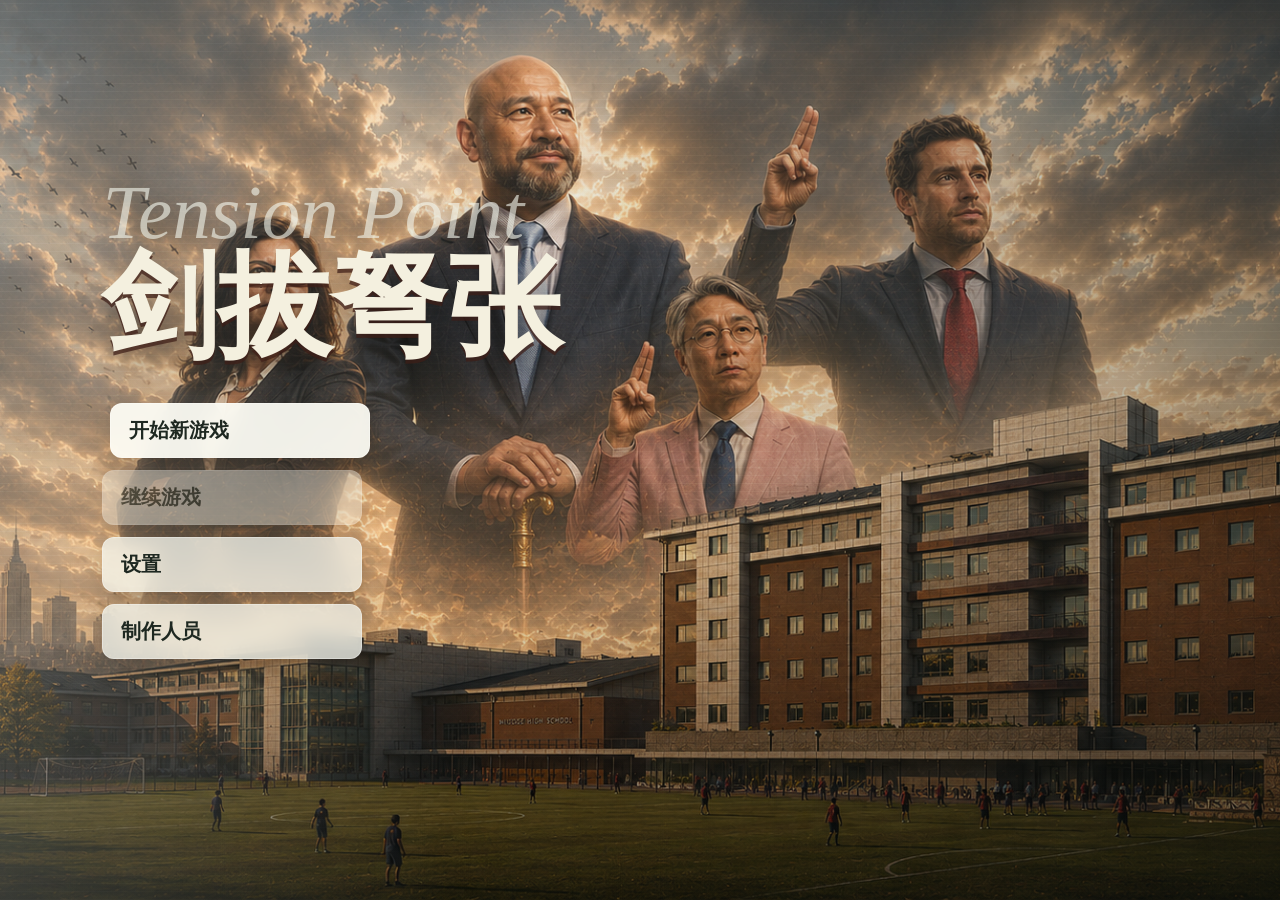
==== index.html @ 16bb7536 "Update 1.6.1" ====
<!doctype html>
<html lang="zh-CN">
  <head>
    <meta charset="UTF-8" />
    <meta name="viewport" content="width=device-width, initial-scale=1.0" />
    <title>剑拔弩张1.0</title>
    <link rel="icon" href="favicon.ico" sizes="any" />
    <link rel="stylesheet" href="style.css" />
  </head>
  <body>
    <section id="loadingScreen" class="loading-screen" aria-label="资源加载中">
      <div class="loading-core">
        <div class="loading-spinner" aria-hidden="true"></div>
        <div class="loading-percent" id="loadingPercent">0%</div>
        <div class="loading-bar" aria-hidden="true">
          <i id="loadingFill"></i>
        </div>
        <p id="loadingStatus">正在检查校园档案...</p>
        <button id="loadingContinue" class="loading-continue" type="button" hidden>继续进入</button>
      </div>
    </section>

    <section id="mainMenu" class="main-menu" aria-label="主菜单">
      <div class="title-block">
        <p>Tension Point</p>
        <h1>剑拔弩张</h1>
      </div>

      <nav class="main-options" aria-label="主菜单选项">
        <button id="startGame" class="menu-option active" type="button">开始新游戏</button>
        <button class="menu-option disabled" type="button" disabled>继续游戏</button>
        <button id="openSettings" class="menu-option" type="button">设置</button>
        <button id="showCredits" class="menu-option" type="button">制作人员</button>
      </nav>
    </section>

    <section id="factionSelect" class="faction-select" aria-label="选择阵营" hidden>
      <div class="faction-header">
        <h2>选择你的阵营</h2>
        <p>CHOOSE YOUR FACTION</p>
      </div>

      <article class="faction-side faction-faculty" aria-label="老师阵营">
        <img class="faction-bg" src="assets/老师阵营背景.png" alt="" />
        <div class="faction-shade"></div>
        <img class="faction-logo" src="assets/老师阵营logo.png" alt="" />
        <img class="faction-representative" src="assets/老师代表.png" alt="" />
        <div class="faction-copy">
          <span>FACTION 01</span>
          <h3>老师阵营</h3>
          <p class="faction-en">FACULTY FACTION</p>
          <p class="faction-values">信仰 · 责任 · 引导</p>
          <p class="faction-desc">秩序需要信念来支撑，学生需要引导来成长。</p>
        </div>
        <button id="selectFaculty" class="faction-button faculty-button" type="button">
          <strong>加入老师阵营</strong>
          <span>JOIN THE FACULTY</span>
        </button>
      </article>

      <article class="faction-side faction-students" aria-label="学生阵营">
        <img class="faction-bg" src="assets/学生阵营背景.png" alt="" />
        <div class="faction-shade"></div>
        <img class="faction-logo" src="assets/学生阵营logo.png" alt="" />
        <img class="faction-representative" src="assets/学生代表.png" alt="" />
        <div class="faction-copy">
          <span>FACTION 02</span>
          <h3>学生阵营</h3>
          <p class="faction-en">STUDENT FACTION</p>
          <p class="faction-values">自由 · 反抗 · 改变</p>
          <p class="faction-desc">规则束缚思想，改变源于行动。</p>
        </div>
        <button id="selectStudents" class="faction-button student-button" type="button">
          <strong>加入学生阵营</strong>
          <span>JOIN THE STUDENTS</span>
        </button>
      </article>
    </section>

    <section id="settingsPanel" class="settings-panel" aria-label="主页设置" hidden>
      <div class="settings-card">
        <div class="settings-head">
          <h2><img src="assets/icon/音频.png" alt="" />设置</h2>
          <button id="closeSettings" type="button" aria-label="关闭设置">×</button>
        </div>
        <label class="setting-row" for="musicSelect">
          <span>音乐</span>
          <select id="musicSelect">
            <option value="0">Aphelion</option>
            <option value="1">Phoenix</option>
            <option value="2">Scott</option>
            <option value="3">There was a time</option>
          </select>
        </label>
        <label class="setting-row" for="playMode">
          <span>播放方式</span>
          <select id="playMode">
            <option value="sequence">顺序播放</option>
            <option value="loop">循环播放</option>
            <option value="random">随机播放</option>
          </select>
        </label>
        <div class="mode-icons" aria-label="播放模式图标">
          <span><img src="assets/icon/音频.png" alt="" />顺序</span>
          <span><img src="assets/icon/循环.png" alt="" />循环</span>
          <span><img src="assets/icon/随机.png" alt="" />随机</span>
        </div>
      </div>
    </section>

    <section id="creditsScreen" class="credits-screen" aria-label="制作人员" hidden>
      <button id="backToMenu" class="credits-back" type="button">返回主菜单</button>
      <div class="credits-roll">
        <p class="credits-title">《Tension Point》</p>
        <p>A Game By Umbra.</p>

        <h2>Lead Designer</h2>
        <p>Umbra</p>

        <h2>Gameplay Systems</h2>
        <p>Umbra</p>

        <h2>UI / UX Design</h2>
        <p>Umbra</p>

        <h2>Province Mapping</h2>
        <p>Arthur L.</p>

        <h2>Psychological Damage</h2>
        <p>Also Arthur L.</p>
      </div>
    </section>

    <section id="cloudTransition" class="cloud-transition" aria-hidden="true">
      <div class="cloud-bank cloud-bank-left">
        <img src="assets/image/云朵.png" alt="" />
        <img src="assets/image/云朵.png" alt="" />
        <img src="assets/image/云朵.png" alt="" />
        <img src="assets/image/云朵.png" alt="" />
      </div>
      <div class="cloud-bank cloud-bank-right">
        <img src="assets/image/云朵.png" alt="" />
        <img src="assets/image/云朵.png" alt="" />
        <img src="assets/image/云朵.png" alt="" />
        <img src="assets/image/云朵.png" alt="" />
      </div>
    </section>

    <div class="app-shell">
      <header class="topbar">
        <section class="hud-stack" aria-label="全局状态">
          <div class="hud-row resource-row">
            <article class="resource-chip" title="手机：2">
              <img src="assets/icon/手机.png" alt="" />
              <strong id="phoneCount">10</strong>
            </article>
            <article class="resource-chip" title="金钱：35">
              <img src="assets/icon/钱.png" alt="" />
              <strong>35</strong>
            </article>
            <article class="resource-chip" title="食物：18">
              <img src="assets/icon/食物.png" alt="" />
              <strong>18</strong>
            </article>
            <article class="resource-chip" title="人数：2">
              <img src="assets/icon/人数.png" alt="" />
              <strong id="memberCount">2</strong>
            </article>
            <article id="pressureChip" class="meter-chip hud-tip-chip">
              <img src="assets/icon/压力.png" alt="" />
              <span>压力</span>
              <div class="meter"><i id="pressureMeter" style="width: 0%"></i></div>
              <span id="pressureTip" class="hud-tooltip">压力：0%</span>
            </article>
            <article id="fameChip" class="meter-chip fame hud-tip-chip">
              <img src="assets/icon/知名度.png" alt="" />
              <span>知名度</span>
              <div class="meter"><i id="fameMeter" style="width: 6%"></i></div>
              <span id="fameTip" class="hud-tooltip">知名度：6%</span>
            </article>
          </div>

          <div class="hud-row status-row">
            <article id="stabilityChip" class="meter-chip hud-tip-chip">
              <img src="assets/icon/稳定度.png" alt="" />
              <span>稳定度</span>
              <div class="meter"><i id="stabilityMeter" style="width: 0%"></i></div>
              <span id="stabilityTip" class="hud-tooltip">稳定度：0%</span>
            </article>
            <article id="studentSupportChip" class="meter-chip hud-tip-chip">
              <img src="assets/icon/支持率.png" alt="" />
              <span>学生支持</span>
              <div class="meter"><i id="studentSupportMeter" style="width: 0%"></i></div>
              <span id="studentSupportTip" class="hud-tooltip">学生支持：0%</span>
            </article>
            <article id="awarenessChip" class="meter-chip danger hud-tip-chip">
              <img src="assets/icon/察觉.png" alt="" />
              <span>察觉</span>
              <div class="meter"><i id="awarenessMeter" style="width: 0%"></i></div>
              <span id="awarenessTip" class="hud-tooltip">察觉：0%</span>
            </article>
          </div>
        </section>
      </header>

      <section class="top-actions" aria-label="时间与系统控制">
        <article id="zoomValue" class="zoom-value" aria-label="地图缩放">100%</article>
        <article class="time-chip" title="第 1 天：上课">
          <img src="assets/icon/时间.png" alt="" />
          <span id="dayLabel">第 1 天</span>
          <strong id="phaseLabel">上课</strong>
        </article>
        <button id="gameSettings" class="action-chip" type="button" aria-label="设置" data-label="设置">
          <img src="assets/icon/设置.png" alt="" />
        </button>
        <div id="speedControl" class="speed-control" style="--speed-index: 1" aria-label="时间速度">
          <img id="speedPointer" class="speed-pointer" src="assets/icon/时间指针.png" alt="" />
          <button class="speed-option" type="button" data-speed="0">S</button>
          <span></span>
          <button class="speed-option active" type="button" data-speed="1">1X</button>
          <span></span>
          <button class="speed-option" type="button" data-speed="2">2X</button>
          <span></span>
          <button class="speed-option" type="button" data-speed="5">5X</button>
        </div>
        <button id="pauseToggle" class="action-chip" type="button" aria-label="暂停" data-label="暂停">
          <img id="pauseIcon" src="assets/icon/停.png" alt="" />
        </button>
      </section>

      <section class="day-progress-hud" aria-label="日程进度">
        <div id="semesterDayLabel" class="semester-day-label">第一学期 第 1 天</div>
        <div class="day-progress-track">
          <div id="dayProgressFill" class="day-progress-fill"></div>
          <span class="timeline-marker marker-lunch">午饭</span>
          <span class="timeline-marker marker-after">放学后</span>
          <span class="timeline-label label-day">白天</span>
          <span class="timeline-label label-night">晚上</span>
        </div>
      </section>

      <main class="game-layout">
        <aside class="left-rail" aria-label="战略菜单">
          <button class="rail-button active" type="button" aria-label="管理" data-label="管理">
            <img src="assets/icon/管理.png" alt="" />
          </button>
          <button id="membersButton" class="rail-button" type="button" aria-label="成员" data-label="成员">
            <img src="assets/icon/人数.png" alt="" />
          </button>
          <button id="recruitButton" class="rail-button" type="button" aria-label="招募" data-label="招募">
            <img src="assets/icon/招募.png" alt="" />
          </button>
          <button id="squadButton" class="rail-button" type="button" aria-label="行动小队" data-label="行动小队">
            <img src="assets/icon/行动小队.png" alt="" />
          </button>
          <button class="rail-button" type="button" aria-label="科技树" data-label="科技树">
            <img src="assets/icon/科技树.png" alt="" />
          </button>
          <button id="mailButton" class="rail-button" type="button" aria-label="邮件" data-label="邮件">
            <img src="assets/icon/邮件.png" alt="" />
          </button>
        </aside>

        <section class="map-stage" aria-label="校园战略地图">
          <div id="mapViewport" class="map-viewport" tabindex="-1">
            <div id="mapContent" class="map-content">
              <img id="campusMap" class="map-image active" src="assets/学校视图.png" alt="学校卫星战略地图" draggable="false" />
              <img id="campusMapAlt" class="map-image" src="assets/学校视图.png" alt="" draggable="false" aria-hidden="true" />
              <canvas id="highlightCanvas" width="1988" height="791" aria-hidden="true"></canvas>
              <div id="squadMarkerLayer" class="squad-marker-layer" aria-label="行动小队位置"></div>
              <div id="memberMarkerLayer" class="member-marker-layer" aria-hidden="true"></div>
            </div>
          </div>

          <div id="hoverCard" class="hover-card" hidden>
            <strong id="hoverName">区域</strong>
            <span id="hoverFunction">功能</span>
          </div>

        </section>

        <section id="headquartersSelectOverlay" class="headquarters-select-overlay" aria-label="选择小队总部" hidden>
          <div class="crosshair-line horizontal"></div>
          <div class="crosshair-line vertical"></div>
          <div class="crosshair-center"></div>
          <aside class="headquarters-hint">
            <strong>选择小队总部</strong>
            <span id="headquartersHintText">移动地图，让准星中心对准有效地块。按 Enter 完成选择。</span>
          </aside>
        </section>

        <aside id="regionPanel" class="region-popover" aria-label="区域信息" hidden>
          <section class="panel-card selected-region">
            <div class="panel-title">
              <img src="assets/icon/区域.png" alt="" />
              <span>选中区域</span>
            </div>
            <h2 id="regionName">未选择区域</h2>
            <p id="regionFunction">点击地图上的彩色 Province 区域查看基础信息。</p>

            <dl class="region-stats">
              <div>
                <dt><img src="assets/icon/支持率.png" alt="" />支持率</dt>
                <dd id="regionSupport">--</dd>
              </div>
              <div>
                <dt><img src="assets/icon/压力.png" alt="" />压力</dt>
                <dd id="regionPressure">--</dd>
              </div>
              <div>
                <dt><img src="assets/icon/巡逻.png" alt="" />巡逻</dt>
                <dd id="regionPatrol">--</dd>
              </div>
              <div>
                <dt><img src="assets/icon/人数.png" alt="" />组织学生</dt>
                <dd><button id="regionMembersButton" class="region-members-button" type="button">--</button></dd>
              </div>
              <div>
                <dt><img src="assets/icon/人.png" alt="" />学生人数</dt>
                <dd id="regionStudentCount">--</dd>
              </div>
            </dl>
            <div class="region-actions">
              <button id="regionActionsToggle" class="region-actions-toggle" type="button" aria-expanded="false">
                <span>行动</span>
                <img id="regionActionsArrow" src="assets/icon/时间指针.png" alt="" />
              </button>
              <div id="regionActionList" class="region-action-list" hidden></div>
            </div>
          </section>
        </aside>

        <aside id="squadInfoPanel" class="squad-info-panel" aria-label="行动小队信息" hidden>
          <section class="panel-card">
            <div class="panel-title squad-info-title">
              <span>
                <img src="assets/icon/行动小队.png" alt="" />
                行动小队
              </span>
              <button id="squadInfoEdit" class="squad-info-edit" type="button">编辑队伍</button>
            </div>
            <div class="squad-info-head">
              <span id="squadInfoFlag" class="squad-info-flag"></span>
              <div>
                <h2 id="squadInfoName">小队</h2>
                <button id="squadInfoStatus" class="squad-status-button" type="button">状态：--</button>
              </div>
            </div>
            <div id="squadStatusMenu" class="squad-status-menu" hidden></div>
            <dl class="squad-info-stats">
              <div><dt>人数</dt><dd><button id="squadInfoCount" class="squad-info-count" type="button">--</button></dd></div>
              <div><dt>总部</dt><dd id="squadInfoHeadquarters">--</dd></div>
              <div><dt>稳定度</dt><dd id="squadInfoStability">--</dd></div>
              <div><dt>压力</dt><dd id="squadInfoPressure">--</dd></div>
            </dl>
            <button id="squadInfoMove" class="squad-info-move" type="button">移动</button>
          </section>
        </aside>

        <aside id="squadMemberPanel" class="squad-member-panel" aria-label="小队成员列表" hidden>
          <section class="panel-card">
            <div class="panel-title">
              <img src="assets/icon/人数.png" alt="" />
              <span id="squadMemberPanelTitle">小队成员</span>
            </div>
            <div id="squadInfoMembers" class="squad-info-members"></div>
          </section>
        </aside>

        <aside id="regionMemberPanel" class="region-member-panel" aria-label="区域组织学生" hidden>
          <section class="panel-card">
            <div class="panel-title">
              <img src="assets/icon/人数.png" alt="" />
              <span id="regionMemberPanelTitle">组织学生</span>
            </div>
            <div id="regionMemberList" class="region-member-list"></div>
          </section>
        </aside>

        <aside id="recruitPanel" class="recruit-panel" aria-label="招募学生" hidden>
          <div class="recruit-tabs" aria-label="年级筛选">
            <button class="grade-tab active" type="button" data-grade="6">6</button>
            <button class="grade-tab" type="button" data-grade="7">7</button>
            <button class="grade-tab" type="button" data-grade="8">8</button>
            <button class="grade-tab" type="button" data-grade="9">9</button>
            <button class="grade-tab" type="button" data-grade="10">10</button>
            <button class="grade-tab" type="button" data-grade="11">11</button>
            <button class="grade-tab" type="button" data-grade="12">12</button>
          </div>
          <section class="recruit-list-wrap">
            <div class="panel-title">
              <img src="assets/icon/招募.png" alt="" />
              <span id="recruitTitle">6 年级学生</span>
            </div>
            <div id="recruitList" class="recruit-list"></div>
          </section>
        </aside>

        <aside id="membersPanel" class="members-panel" aria-label="成员" hidden>
          <section class="members-list-wrap core-list-wrap">
            <div class="panel-title">
              <img src="assets/icon/人数.png" alt="" />
              <span>核心成员</span>
            </div>
            <div id="coreMembersList" class="recruit-list"></div>
          </section>
          <section class="members-list-wrap regular-list-wrap">
            <div class="panel-title">
              <img src="assets/icon/人数.png" alt="" />
              <span>成员</span>
            </div>
            <div id="membersList" class="recruit-list"></div>
          </section>
        </aside>

        <aside id="mailPanel" class="mail-panel" aria-label="邮件" hidden>
          <section class="mail-list-wrap">
            <div class="panel-title">
              <img src="assets/icon/邮件.png" alt="" />
              <span>地下邮件</span>
            </div>
            <div id="mailList" class="mail-list"></div>
          </section>
        </aside>

        <aside id="squadPanel" class="squad-panel" aria-label="行动小队" hidden>
          <section class="squad-list-wrap">
            <div class="panel-title">
              <img src="assets/icon/行动小队.png" alt="" />
              <span>行动小队</span>
            </div>
            <div id="squadList" class="squad-list"></div>
          </section>
        </aside>

        <section id="squadCreateModal" class="squad-create-modal" aria-label="创建行动小队" hidden>
          <div class="squad-create-card">
            <div class="squad-create-head">
              <div class="panel-title">
                <img src="assets/icon/行动小队.png" alt="" />
                <span>创建新的行动小队</span>
              </div>
              <button id="closeSquadCreate" class="squad-close" type="button" aria-label="关闭创建窗口">×</button>
            </div>

            <div class="squad-create-grid">
              <section class="squad-info-column">
                <div class="squad-identity">
                  <button id="squadFlagButton" class="squad-flag-button" type="button" aria-label="更改队旗">
                    <img id="squadFlagImage" src="assets/学生阵营logo.png" alt="" />
                    <span id="squadFlagEmoji" hidden>🏴‍☠️</span>
                  </button>
                  <label class="squad-name-field" for="squadNameInput">
                    <span>队伍名称</span>
                    <input id="squadNameInput" type="text" value="" maxlength="16" placeholder="点击输入文本" />
                  </label>
                </div>
                <dl id="draftSquadStats" class="squad-stats-grid"></dl>
                <button id="createSquadConfirm" class="create-squad-confirm" type="button" disabled>创建队伍</button>
                <button id="relocateSquadButton" class="relocate-squad-button" type="button" hidden>迁移新位置</button>
              </section>

              <section class="squad-roster-column">
                <div class="panel-title">
                  <img src="assets/icon/人数.png" alt="" />
                  <span>编队成员</span>
                </div>
                <div id="draftSquadMembers" class="draft-squad-members"></div>
              </section>

              <section class="squad-pick-column">
                <div class="panel-title">
                  <img src="assets/icon/人.png" alt="" />
                  <span>成员选择</span>
                </div>
                <div id="squadCandidateList" class="squad-candidate-list"></div>
              </section>
            </div>
          </div>
        </section>

        <div id="flagPicker" class="flag-picker" hidden>
          <button type="button" data-flag-type="image" data-flag-value="assets/学生阵营logo.png">默认</button>
          <button type="button" data-flag-type="emoji" data-flag-value="🏴‍☠️">🏴‍☠️</button>
          <button type="button" data-flag-type="emoji" data-flag-value="🇺🇸">🇺🇸</button>
          <button type="button" data-flag-type="emoji" data-flag-value="🇯🇵">🇯🇵</button>
          <button type="button" data-flag-type="emoji" data-flag-value="🇩🇪">🇩🇪</button>
        </div>

        <div id="squadMemberContext" class="squad-member-context" hidden>
          <button id="removeDraftMember" type="button">移出队伍</button>
          <button id="inspectDraftMember" type="button">查看成员信息</button>
        </div>

        <div id="squadListContext" class="squad-member-context" hidden>
          <button id="editSquad" type="button">编辑队伍</button>
          <button id="disbandSquad" type="button">解散队伍</button>
        </div>

        <section id="candidateInfoPopup" class="candidate-info-popup" aria-label="成员信息" hidden></section>

        <aside id="studentDetailPanel" class="student-detail-panel" aria-label="学生信息" hidden>
          <section class="panel-card">
            <div class="panel-title">
              <img src="assets/icon/人.png" alt="" />
              <span>人员信息</span>
            </div>
            <h2 id="studentDetailName">学生</h2>
            <dl class="student-detail-grid">
              <div><dt>年级</dt><dd id="studentDetailGrade">--</dd></div>
              <div><dt>性格</dt><dd id="studentDetailPersonality">--</dd></div>
              <div><dt>派系</dt><dd id="studentDetailFaction">--</dd></div>
              <div><dt>状态</dt><dd id="studentDetailStatus">--</dd></div>
              <div><dt>信任度</dt><dd id="studentDetailTrust">--</dd></div>
              <div><dt>压力</dt><dd id="studentDetailStress">--</dd></div>
              <div><dt>所属小队</dt><dd id="studentDetailSquad">无</dd></div>
              <div id="studentDetailResistanceCard" class="student-detail-hover-card">
                <dt>压力抗性</dt>
                <dd id="studentDetailResistance">--</dd>
                <span id="studentDetailResistanceTip" class="student-detail-tip">--</span>
              </div>
            </dl>
            <div class="student-abilities">
              <span id="studentLiterature">文学 --</span>
              <span id="studentEmergency">应急 --</span>
              <span id="studentStrength">体力 --</span>
              <span id="studentVision">视力 --</span>
            </div>
            <section id="positionPanel" class="position-panel" hidden>
              <div class="panel-title">
                <img src="assets/icon/管理.png" alt="" />
                <span>更改职位</span>
              </div>
              <div id="positionOptions" class="position-options"></div>
            </section>
            <div class="student-actions">
              <button id="bribeStudent" class="student-action bribe" type="button">贿赂</button>
              <button id="inviteStudent" class="student-action invite" type="button">邀请</button>
              <button id="removeMember" class="student-action leave" type="button" hidden>让他离开</button>
            </div>
          </section>
        </aside>

        <section id="confirmModal" class="confirm-modal" aria-label="确认操作" hidden>
          <div class="confirm-card">
            <p id="confirmMessage">确认操作？</p>
            <div class="confirm-actions">
              <button id="cancelConfirm" class="confirm-cancel" type="button">取消</button>
              <button id="acceptConfirm" class="confirm-accept" type="button">确认</button>
            </div>
          </div>
        </section>

        <section id="actionConfirmModal" class="action-confirm-modal" aria-label="区域行动确认" hidden>
          <div class="action-confirm-card">
            <div class="action-confirm-head">
              <h2 id="actionConfirmTitle">行动</h2>
              <button id="closeActionConfirm" type="button" aria-label="关闭行动窗口">×</button>
            </div>
            <p id="actionConfirmBody">你确定要执行行动吗？</p>
            <div id="actionSquadList" class="action-squad-list"></div>
          </div>
        </section>

        <section id="endingScreen" class="ending-screen" aria-label="游戏结局" hidden>
          <div class="ending-card">
            <p id="endingType">平局</p>
            <h2 id="endingTitle">任期结束</h2>
            <span id="endingBody">玩家代表毕业离校，地下组织未能在任期内完成目标。</span>
          </div>
        </section>

        <section id="eventLog" class="event-log" aria-label="事件日志">
          <button id="collapseLog" class="collapse-log" type="button" aria-label="收起日志">
            <img src="assets/icon/收起.png" alt="" />
          </button>
          <div class="panel-title">
            <img src="assets/icon/突发事件.png" alt="" />
            <span>局势日志</span>
          </div>
          <ol id="logList">
            <li><time>07:50</time> 地下组织建立，初始成员 2 人。</li>
            <li><time>08:10</time> 管理层察觉值保持 0%，校园处于正常状态。</li>
            <li><time>08:30</time> 等待玩家选择第一个 Province 区域。</li>
          </ol>
        </section>
        <button id="expandLog" class="expand-log" type="button" aria-label="展开日志" hidden>
          <img src="assets/icon/收起.png" alt="" />
        </button>
      </main>
    </div>

    <script src="game.js"></script>
  </body>
</html>
---- style.css ----
:root {
  color-scheme: light;
  --glass: rgba(246, 248, 241, 0.84);
  --glass-strong: rgba(252, 253, 247, 0.94);
  --ink: #1f2923;
  --muted: #667067;
  --line: rgba(31, 41, 35, 0.18);
  --green: #285f4e;
  --red: #9d3833;
  --gold: #d09b2b;
  --shadow: 0 16px 40px rgba(21, 28, 24, 0.22);
}

* {
  box-sizing: border-box;
}

html,
body {
  width: 100%;
  height: 100%;
  margin: 0;
}

body {
  overflow: hidden;
  color: var(--ink);
  font-family:
    Inter, "PingFang SC", "Microsoft YaHei", system-ui, -apple-system, BlinkMacSystemFont, sans-serif;
  background: #d8ddd5;
}

body.loading-active {
  background: #000;
}

body.menu-active .app-shell,
body.faction-active .app-shell {
  opacity: 0;
  pointer-events: none;
}

body.faction-active .main-menu,
body.game-active .main-menu,
body.credits-active .main-menu,
body.game-active .credits-screen {
  opacity: 0;
  pointer-events: none;
}

body.settings-open .settings-panel {
  opacity: 1;
  pointer-events: auto;
}

button {
  font: inherit;
}

.main-menu,
.faction-select,
.credits-screen,
.settings-panel,
.cloud-transition {
  position: fixed;
  inset: 0;
}

.loading-screen {
  position: fixed;
  inset: 0;
  z-index: 1000;
  display: grid;
  place-items: center;
  background: #000;
  color: #f4f6ef;
  opacity: 1;
  transition:
    opacity 520ms ease,
    visibility 520ms ease;
}

.loading-screen.hidden {
  visibility: hidden;
  opacity: 0;
  pointer-events: none;
}

.loading-core {
  display: grid;
  justify-items: center;
  width: min(420px, calc(100vw - 56px));
}

.loading-spinner {
  width: 86px;
  height: 86px;
  border: 8px solid rgba(255, 255, 255, 0.1);
  border-top-color: rgba(245, 246, 236, 0.92);
  border-right-color: rgba(83, 133, 111, 0.82);
  border-radius: 50%;
  box-shadow:
    0 0 34px rgba(72, 128, 105, 0.32),
    inset 0 0 24px rgba(255, 255, 255, 0.08);
  animation:
    loading-spin 980ms linear infinite,
    loading-pulse 1800ms ease-in-out infinite;
}

.loading-percent {
  margin-top: 24px;
  font-size: 28px;
  font-weight: 950;
  letter-spacing: 0;
}

.loading-bar {
  width: 100%;
  height: 12px;
  margin-top: 14px;
  overflow: hidden;
  border: 1px solid rgba(255, 255, 255, 0.22);
  border-radius: 999px;
  background: rgba(255, 255, 255, 0.1);
}

.loading-bar i {
  display: block;
  width: 0%;
  height: 100%;
  border-radius: inherit;
  background: linear-gradient(90deg, #4d7f68, #d1b15b, #f4f6ef);
  box-shadow: 0 0 18px rgba(209, 177, 91, 0.42);
  transition: width 180ms ease;
}

.loading-core p {
  min-height: 24px;
  margin: 16px 0 0;
  color: rgba(244, 246, 239, 0.72);
  font-size: 15px;
  font-weight: 800;
  text-align: center;
}

.loading-continue {
  margin-top: 18px;
  padding: 11px 26px;
  border: 1px solid rgba(244, 246, 239, 0.32);
  border-radius: 14px;
  background: rgba(244, 246, 239, 0.9);
  color: #17201a;
  cursor: pointer;
  font-size: 17px;
  font-weight: 950;
  box-shadow: 0 18px 32px rgba(0, 0, 0, 0.36);
}

.loading-continue:hover {
  background: #fffef4;
}

@keyframes loading-spin {
  to {
    transform: rotate(360deg);
  }
}

@keyframes loading-pulse {
  0%,
  100% {
    filter: brightness(0.9);
  }
  50% {
    filter: brightness(1.25);
  }
}

.main-menu {
  z-index: 30;
  display: grid;
  align-content: center;
  justify-items: start;
  padding-left: clamp(54px, 8vw, 126px);
  background:
    linear-gradient(90deg, rgba(240, 241, 232, 0.2), rgba(10, 14, 12, 0.04) 36%, rgba(10, 14, 12, 0.34)),
    linear-gradient(0deg, rgba(6, 8, 7, 0.42), transparent 38%, rgba(245, 246, 236, 0.14)),
    url("assets/主页.png") center / cover no-repeat;
  transition:
    opacity 760ms ease,
    filter 760ms ease;
}

.main-menu::after {
  content: "";
  position: absolute;
  inset: 0;
  pointer-events: none;
  background: repeating-linear-gradient(
    0deg,
    rgba(255, 255, 255, 0.05),
    rgba(255, 255, 255, 0.05) 1px,
    transparent 1px,
    transparent 8px
  );
  mix-blend-mode: overlay;
}

.title-block {
  position: relative;
  z-index: 1;
  margin-top: -8vh;
}

.title-block p {
  margin: 0 0 -6px;
  color: rgba(242, 246, 235, 0.62);
  font-family: Georgia, "Times New Roman", serif;
  font-size: clamp(42px, 6vw, 92px);
  font-style: italic;
  letter-spacing: 0;
  text-shadow: 0 10px 30px rgba(0, 0, 0, 0.42);
}

.title-block h1 {
  margin: 0;
  color: #f4f0df;
  font-family: Impact, "Arial Black", "PingFang SC", "Microsoft YaHei", sans-serif;
  font-size: clamp(72px, 9vw, 138px);
  line-height: 0.95;
  letter-spacing: 0;
  text-shadow:
    0 4px 0 rgba(63, 30, 24, 0.72),
    0 24px 44px rgba(0, 0, 0, 0.52);
}

.title-block h1,
.main-options {
  transition:
    opacity 520ms ease,
    transform 520ms ease,
    filter 520ms ease;
}

body.menu-idle:not(.settings-open) .title-block h1,
body.menu-idle:not(.settings-open) .main-options {
  opacity: 0;
  pointer-events: none;
  transform: translateY(14px);
  filter: blur(4px);
}

.main-options {
  position: relative;
  z-index: 1;
  display: grid;
  gap: 12px;
  margin-top: 42px;
}

.menu-option {
  width: 260px;
  padding: 13px 18px;
  border: 1px solid rgba(255, 255, 255, 0.3);
  border-radius: 12px;
  background: rgba(244, 246, 238, 0.76);
  color: #1e2821;
  box-shadow: 0 12px 28px rgba(0, 0, 0, 0.26);
  cursor: pointer;
  font-size: 20px;
  font-weight: 950;
  text-align: left;
  backdrop-filter: blur(10px);
  transition:
    transform 140ms ease,
    background 140ms ease,
    box-shadow 140ms ease;
}

.menu-option:hover,
.menu-option.active {
  background: rgba(255, 255, 248, 0.92);
  box-shadow: 0 16px 34px rgba(0, 0, 0, 0.3);
  transform: translateX(8px);
}

.menu-option.disabled {
  cursor: default;
  opacity: 0.5;
}

.menu-option.disabled:hover {
  transform: none;
}

.faction-select {
  z-index: 34;
  overflow: hidden;
  background: #070b0e;
  color: #e8edf1;
  opacity: 0;
  pointer-events: none;
  transition: opacity 520ms ease;
}

.faction-select[hidden] {
  display: none;
}

body.faction-active .faction-select {
  opacity: 1;
  pointer-events: auto;
}

.faction-select::before {
  content: "";
  position: absolute;
  inset: 0;
  z-index: 5;
  pointer-events: none;
  background:
    linear-gradient(90deg, rgba(5, 10, 16, 0.18), transparent 40%, rgba(12, 3, 4, 0.28)),
    repeating-linear-gradient(0deg, rgba(255, 255, 255, 0.045), rgba(255, 255, 255, 0.045) 1px, transparent 1px, transparent 9px);
  mix-blend-mode: screen;
}

.faction-select::after {
  content: "";
  position: absolute;
  left: 50%;
  top: -8vh;
  z-index: 8;
  width: 3px;
  height: 116vh;
  background: linear-gradient(180deg, transparent, rgba(221, 240, 255, 0.98) 18%, rgba(255, 255, 255, 0.95) 50%, rgba(255, 92, 79, 0.82) 84%, transparent);
  box-shadow:
    0 0 18px rgba(160, 215, 255, 0.9),
    0 0 38px rgba(255, 63, 52, 0.26);
  transform: rotate(13deg);
  transform-origin: center;
}

.faction-header {
  position: absolute;
  top: 36px;
  left: 50%;
  z-index: 12;
  text-align: center;
  transform: translateX(-50%);
  pointer-events: none;
}

.faction-header h2 {
  margin: 0;
  color: rgba(238, 240, 235, 0.88);
  font-size: clamp(28px, 3.4vw, 54px);
  font-weight: 950;
  letter-spacing: 10px;
  text-indent: 10px;
  text-shadow: 0 12px 28px rgba(0, 0, 0, 0.68);
}

.faction-header p,
.faction-en,
.faction-button span {
  letter-spacing: 4px;
}

.faction-header p {
  margin: 8px 0 0;
  color: rgba(238, 240, 235, 0.62);
  font-size: 13px;
  font-weight: 900;
}

.faction-side {
  position: absolute;
  inset-block: 0;
  overflow: hidden;
}

.faction-faculty {
  left: 0;
  width: 56vw;
  clip-path: polygon(0 0, 100% 0, 82% 100%, 0 100%);
}

.faction-students {
  right: 0;
  width: 56vw;
  clip-path: polygon(18% 0, 100% 0, 100% 100%, 0 100%);
}

.faction-bg,
.faction-shade,
.faction-logo,
.faction-representative,
.faction-copy,
.faction-button {
  position: absolute;
}

.faction-bg {
  inset: 0;
  width: 100%;
  height: 100%;
  object-fit: cover;
  transform: scale(1.03);
}

.faction-shade {
  inset: 0;
}

.faction-faculty .faction-shade {
  background:
    radial-gradient(circle at 48% 42%, rgba(35, 102, 161, 0.18), transparent 34%),
    linear-gradient(90deg, rgba(2, 16, 35, 0.76), rgba(4, 27, 49, 0.38) 54%, rgba(4, 6, 10, 0.72));
}

.faction-students .faction-shade {
  background:
    radial-gradient(circle at 58% 42%, rgba(137, 24, 24, 0.18), transparent 36%),
    linear-gradient(90deg, rgba(4, 6, 10, 0.76), rgba(44, 10, 9, 0.46) 44%, rgba(7, 3, 3, 0.78));
}

.faction-logo {
  top: 16%;
  width: min(24vw, 330px);
  opacity: 0.72;
  filter: drop-shadow(0 18px 28px rgba(0, 0, 0, 0.55));
}

.faction-faculty .faction-logo {
  left: 10%;
}

.faction-students .faction-logo {
  right: 12%;
  opacity: 0.36;
}

.faction-representative {
  bottom: 0;
  z-index: 2;
  max-height: 82vh;
  object-fit: contain;
  filter: drop-shadow(0 28px 42px rgba(0, 0, 0, 0.72));
}

.faction-faculty .faction-representative {
  right: 18%;
  max-width: min(28vw, 420px);
}

.faction-students .faction-representative {
  right: 8%;
  max-width: min(38vw, 610px);
  opacity: 0.92;
}

.faction-copy {
  z-index: 3;
  top: 44%;
  width: min(34vw, 520px);
  transform: translateY(-50%);
}

.faction-faculty .faction-copy {
  left: 9%;
}

.faction-students .faction-copy {
  right: 11%;
  text-align: right;
}

.faction-copy > span {
  display: block;
  margin-bottom: 18px;
  font-size: 12px;
  font-weight: 950;
  letter-spacing: 4px;
}

.faction-faculty .faction-copy > span,
.faction-faculty .faction-values {
  color: #4ca5ff;
}

.faction-students .faction-copy > span,
.faction-students .faction-values {
  color: #ff554c;
}

.faction-copy h3 {
  margin: 0;
  color: rgba(244, 247, 246, 0.92);
  font-size: clamp(34px, 4vw, 66px);
  letter-spacing: 10px;
  text-indent: 10px;
  text-shadow: 0 16px 32px rgba(0, 0, 0, 0.7);
}

.faction-en {
  margin: 8px 0 12px;
  color: rgba(238, 240, 235, 0.62);
  font-size: 13px;
  font-weight: 900;
}

.faction-values {
  margin: 0 0 24px;
  font-size: 18px;
  font-weight: 950;
  letter-spacing: 5px;
}

.faction-desc {
  max-width: 450px;
  margin: 0;
  color: rgba(238, 240, 235, 0.78);
  font-size: 16px;
  font-weight: 850;
  line-height: 1.8;
}

.faction-students .faction-desc {
  margin-left: auto;
}

.faction-button {
  z-index: 4;
  bottom: 8.5%;
  display: grid;
  gap: 5px;
  place-items: center;
  width: min(26vw, 380px);
  min-width: 250px;
  padding: 17px 22px;
  border-radius: 6px;
  background: rgba(4, 8, 14, 0.54);
  color: rgba(246, 248, 246, 0.94);
  cursor: pointer;
  text-transform: uppercase;
  backdrop-filter: blur(10px);
  transition:
    border-color 150ms ease,
    background 150ms ease,
    color 150ms ease,
    filter 150ms ease,
    transform 150ms ease;
}

.faction-button strong {
  font-size: 23px;
  letter-spacing: 6px;
  text-indent: 6px;
}

.faction-button span {
  color: rgba(238, 240, 235, 0.66);
  font-size: 11px;
  font-weight: 900;
}

.faculty-button {
  left: 12%;
  border: 1px solid rgba(58, 150, 255, 0.78);
  box-shadow: 0 0 28px rgba(58, 150, 255, 0.22);
}

.student-button {
  right: 12%;
  border: 1px solid rgba(255, 72, 62, 0.88);
  box-shadow: 0 0 28px rgba(255, 72, 62, 0.26);
}

.student-button:hover {
  background: rgba(70, 11, 10, 0.72);
  transform: translateY(-3px);
}

.faculty-button:hover {
  border-color: rgba(170, 176, 178, 0.8);
  background: rgba(40, 43, 44, 0.72);
  color: rgba(221, 224, 224, 0.72);
  filter: grayscale(0.75);
  transform: translateY(-3px);
}

.faculty-button:hover strong {
  font-size: 21px;
}

.settings-panel {
  z-index: 38;
  display: grid;
  place-items: center;
  background: rgba(8, 12, 10, 0.38);
  opacity: 0;
  pointer-events: none;
  transition: opacity 180ms ease;
  backdrop-filter: blur(5px);
}

.settings-panel[hidden] {
  display: none;
}

.settings-card {
  width: min(420px, calc(100vw - 40px));
  padding: 20px;
  border: 1px solid rgba(255, 255, 255, 0.36);
  border-radius: 18px;
  background: rgba(244, 246, 238, 0.9);
  box-shadow: 0 24px 54px rgba(0, 0, 0, 0.34);
  backdrop-filter: blur(16px);
}

.settings-head {
  display: flex;
  align-items: center;
  justify-content: space-between;
  gap: 12px;
  margin-bottom: 18px;
}

.settings-head h2 {
  display: flex;
  align-items: center;
  gap: 9px;
  margin: 0;
  font-size: 28px;
  letter-spacing: 0;
}

.settings-head h2 img {
  width: 26px;
  height: 26px;
  object-fit: contain;
}

.settings-head button {
  display: grid;
  place-items: center;
  width: 34px;
  height: 34px;
  border: 1px solid rgba(31, 41, 35, 0.16);
  border-radius: 999px;
  background: rgba(255, 255, 255, 0.56);
  cursor: pointer;
  font-size: 24px;
  font-weight: 900;
}

.setting-row {
  display: grid;
  gap: 8px;
  margin-top: 14px;
}

.setting-row span {
  color: var(--muted);
  font-size: 13px;
  font-weight: 900;
}

.setting-row select {
  width: 100%;
  padding: 11px 12px;
  border: 1px solid rgba(31, 41, 35, 0.16);
  border-radius: 12px;
  background: rgba(255, 255, 255, 0.76);
  color: var(--ink);
  font: inherit;
  font-weight: 850;
}

.mode-icons {
  display: grid;
  grid-template-columns: repeat(3, 1fr);
  gap: 8px;
  margin-top: 14px;
}

.mode-icons span {
  display: flex;
  align-items: center;
  justify-content: center;
  gap: 6px;
  min-height: 36px;
  border: 1px solid rgba(31, 41, 35, 0.14);
  border-radius: 12px;
  background: rgba(255, 255, 255, 0.56);
  color: var(--ink);
  font-size: 13px;
  font-weight: 900;
}

.mode-icons img {
  width: 18px;
  height: 18px;
  object-fit: contain;
}

.app-shell {
  opacity: 1;
  transition: opacity 760ms ease;
}

.credits-screen {
  z-index: 34;
  display: grid;
  place-items: center;
  overflow: hidden;
  background: #010101;
  color: #f5f5f0;
}

.cloud-transition {
  z-index: 60;
  display: block;
  overflow: hidden;
  opacity: 0;
  pointer-events: none;
  transition: opacity 260ms ease;
}

.cloud-transition.active {
  opacity: 1;
}

.cloud-bank {
  position: absolute;
  top: -8vh;
  bottom: -8vh;
  width: 62vw;
  transition: transform 1100ms cubic-bezier(0.66, 0.02, 0.14, 1);
}

.cloud-bank-left {
  left: -10vw;
}

.cloud-bank-right {
  right: -10vw;
}

.cloud-transition.open .cloud-bank-left {
  transform: translateX(-78vw);
}

.cloud-transition.open .cloud-bank-right {
  transform: translateX(78vw);
}

.cloud-bank img {
  position: absolute;
  width: clamp(320px, 40vw, 720px);
  filter: drop-shadow(0 18px 26px rgba(0, 0, 0, 0.18));
  opacity: 0.96;
}

.cloud-bank-left img:nth-child(1) {
  left: -5vw;
  top: -6vh;
}

.cloud-bank-left img:nth-child(2) {
  left: 9vw;
  top: 19vh;
  width: clamp(360px, 44vw, 760px);
}

.cloud-bank-left img:nth-child(3) {
  left: -2vw;
  bottom: 11vh;
  width: clamp(350px, 42vw, 740px);
}

.cloud-bank-left img:nth-child(4) {
  left: 17vw;
  bottom: -8vh;
}

.cloud-bank-right img:nth-child(1) {
  right: -5vw;
  top: -4vh;
}

.cloud-bank-right img:nth-child(2) {
  right: 9vw;
  top: 18vh;
  width: clamp(360px, 44vw, 760px);
}

.cloud-bank-right img:nth-child(3) {
  right: -2vw;
  bottom: 9vh;
  width: clamp(350px, 42vw, 740px);
}

.cloud-bank-right img:nth-child(4) {
  right: 17vw;
  bottom: -10vh;
}

.credits-screen[hidden] {
  display: none;
}

.credits-back {
  position: fixed;
  top: 22px;
  left: 22px;
  z-index: 2;
  padding: 10px 16px;
  border: 1px solid rgba(255, 255, 255, 0.28);
  border-radius: 12px;
  background: rgba(255, 255, 255, 0.12);
  color: rgba(255, 255, 255, 0.86);
  cursor: pointer;
  font-size: 15px;
  font-weight: 900;
  backdrop-filter: blur(10px);
  transition:
    background 140ms ease,
    transform 140ms ease;
}

.credits-back:hover {
  background: rgba(255, 255, 255, 0.2);
  transform: translateX(4px);
}

.credits-roll {
  position: absolute;
  top: -62vh;
  width: min(620px, 88vw);
  text-align: center;
  animation: credits-scroll 22s linear infinite;
}

.credits-roll p,
.credits-roll h2 {
  margin: 0;
  letter-spacing: 0;
}

.credits-roll .credits-title {
  margin-bottom: 14px;
  font-size: 36px;
  font-weight: 900;
}

.credits-roll > p {
  margin-bottom: 78px;
  font-size: 28px;
  font-weight: 700;
}

.credits-roll h2 {
  margin: 0 0 18px;
  color: rgba(255, 255, 255, 0.66);
  font-size: 22px;
  font-weight: 800;
}

.credits-roll h2 + p {
  margin-bottom: 86px;
  font-size: 30px;
  font-weight: 900;
}

@keyframes credits-scroll {
  from {
    transform: translateY(0);
  }

  to {
    transform: translateY(190vh);
  }
}

.app-shell,
.game-layout,
.map-stage,
.map-viewport {
  position: fixed;
  inset: 0;
}

.app-shell {
  isolation: isolate;
}

.topbar {
  position: fixed;
  top: 8px;
  left: 8px;
  right: 22px;
  z-index: 8;
  display: block;
  pointer-events: none;
}

.hud-stack {
  display: inline-grid;
  gap: 5px;
  padding: 6px;
  border: 1px solid rgba(255, 255, 255, 0.7);
  border-radius: 12px;
  background: rgba(246, 248, 241, 0.58);
  box-shadow: var(--shadow);
  backdrop-filter: blur(14px);
  pointer-events: auto;
}

.hud-row {
  display: flex;
  gap: 5px;
  align-items: center;
}

.resource-chip,
.meter-chip,
.time-chip,
.action-chip {
  display: flex;
  align-items: center;
  min-height: 31px;
  border: 1px solid rgba(255, 255, 255, 0.72);
  border-radius: 9px;
  background: var(--glass-strong);
  box-shadow: 0 10px 26px rgba(17, 26, 21, 0.16);
  backdrop-filter: blur(12px);
}

.resource-chip {
  gap: 5px;
  justify-content: center;
  min-width: 45px;
  padding: 5px 8px;
}

.resource-chip strong {
  font-size: 14px;
  font-weight: 950;
}

.meter-chip {
  position: relative;
  gap: 6px;
  min-width: 112px;
  padding: 5px 8px;
}

.hud-tip-chip {
  z-index: 1;
}

.hud-tip-chip:hover {
  z-index: 80;
}

.meter-chip .hud-tooltip {
  position: absolute;
  left: 50%;
  top: calc(100% + 8px);
  z-index: 90;
  display: grid;
  gap: 7px;
  width: 246px;
  min-height: 82px;
  padding: 10px 12px;
  border: 1px solid rgba(31, 41, 35, 0.16);
  border-radius: 10px;
  background: rgba(252, 253, 247, 0.98);
  box-shadow: 0 12px 28px rgba(17, 26, 21, 0.18);
  color: var(--ink);
  font-size: 11px;
  font-weight: 900;
  line-height: 1.45;
  opacity: 0;
  pointer-events: none;
  transform: translate(-50%, -4px);
  transition: opacity 0.14s ease, transform 0.14s ease;
  overflow-wrap: break-word;
  white-space: normal;
}

.hud-row .hud-tip-chip:first-child .hud-tooltip {
  left: 0;
  transform: translate(0, -4px);
}

.hud-row .hud-tip-chip:first-child:hover .hud-tooltip {
  transform: translate(0, 0);
}

.hud-tip-chip:hover .hud-tooltip {
  opacity: 1;
  transform: translate(-50%, 0);
}

.hud-tooltip .hud-tooltip-title {
  display: block;
  color: var(--ink);
  font-size: 12px;
  font-weight: 950;
  white-space: normal;
}

.hud-tooltip .hud-tooltip-value {
  display: grid;
  grid-template-columns: 1fr auto;
  align-items: center;
  gap: 8px;
  white-space: normal;
}

.hud-tooltip .hud-tooltip-meter {
  overflow: hidden;
  height: 8px;
  border: 1px solid rgba(31, 41, 35, 0.14);
  border-radius: 999px;
  background: rgba(31, 41, 35, 0.08);
}

.hud-tooltip .hud-tooltip-meter i {
  display: block;
  height: 100%;
  border-radius: inherit;
  background: linear-gradient(90deg, #307c62, #86b95d);
}

.meter-chip.danger .hud-tooltip-meter i {
  background: linear-gradient(90deg, #a43d37, #df8a42);
}

.meter-chip.fame .hud-tooltip-meter i {
  background: linear-gradient(90deg, #695aa6, #40a1a4);
}

.hud-tooltip .hud-tooltip-value strong {
  color: var(--ink);
  font-size: 12px;
  font-weight: 950;
}

.hud-tooltip .hud-tooltip-copy {
  display: block;
  color: var(--muted);
  font-size: 11px;
  font-weight: 850;
  line-height: 1.45;
  white-space: normal;
}

.meter-chip span,
.time-chip span {
  color: var(--muted);
  font-size: 11px;
  font-weight: 900;
  white-space: nowrap;
}

.meter {
  width: 46px;
  height: 7px;
  overflow: hidden;
  border: 1px solid rgba(31, 41, 35, 0.16);
  border-radius: 999px;
  background: rgba(31, 41, 35, 0.1);
}

.meter i {
  display: block;
  height: 100%;
  border-radius: inherit;
  background: linear-gradient(90deg, #307c62, #86b95d);
}

.meter-chip.danger .meter i {
  background: linear-gradient(90deg, #a43d37, #df8a42);
}

.meter-chip.fame .meter i {
  background: linear-gradient(90deg, #695aa6, #40a1a4);
}

.time-chip {
  gap: 6px;
  min-width: 106px;
  padding: 5px 8px;
}

.time-chip strong {
  font-size: 14px;
  font-weight: 950;
}

.resource-chip img,
.meter-chip img,
.time-chip img,
.action-chip img,
.rail-button img,
.panel-title img,
.region-stats img {
  width: 19px;
  height: 19px;
  object-fit: contain;
  flex: 0 0 auto;
}

.top-actions {
  position: fixed;
  top: 8px;
  right: 12px;
  z-index: 9;
  display: flex;
  align-items: center;
  gap: 6px;
  padding: 6px;
  border: 1px solid rgba(255, 255, 255, 0.7);
  border-radius: 12px;
  background: rgba(246, 248, 241, 0.58);
  box-shadow: var(--shadow);
  backdrop-filter: blur(14px);
}

.zoom-value {
  display: grid;
  place-items: center;
  min-width: 52px;
  min-height: 31px;
  padding: 5px 9px;
  border: 1px solid rgba(255, 255, 255, 0.72);
  border-radius: 9px;
  background: var(--glass-strong);
  box-shadow: 0 10px 26px rgba(17, 26, 21, 0.16);
  color: var(--ink);
  font-size: 13px;
  font-weight: 950;
  backdrop-filter: blur(12px);
}

.day-progress-hud {
  position: fixed;
  left: 50%;
  bottom: 20px;
  z-index: 8;
  width: min(420px, calc(100vw - 560px));
  min-width: 340px;
  padding: 8px 12px 12px;
  border: 1px solid rgba(255, 255, 255, 0.76);
  border-radius: 16px;
  background: rgba(246, 248, 241, 0.78);
  box-shadow: var(--shadow);
  transform: translateX(-50%);
  backdrop-filter: blur(14px);
  pointer-events: none;
}

.semester-day-label {
  margin-bottom: 24px;
  color: var(--ink);
  font-size: 14px;
  font-weight: 950;
  text-align: center;
  transform: translateY(-4px);
}

.day-progress-track {
  position: relative;
  height: 28px;
  border: 1px solid rgba(31, 41, 35, 0.18);
  border-radius: 999px;
  background:
    linear-gradient(90deg, rgba(255, 255, 255, 0.66), rgba(255, 255, 255, 0.26)),
    rgba(31, 41, 35, 0.1);
  overflow: visible;
}

.day-progress-fill {
  position: absolute;
  inset: 0 auto 0 0;
  width: 0%;
  border-radius: inherit;
  background: linear-gradient(90deg, rgba(48, 124, 98, 0.72), rgba(208, 155, 43, 0.72));
  transition: width 180ms linear;
}

.timeline-marker {
  position: absolute;
  top: -21px;
  color: var(--ink);
  font-size: 11px;
  font-weight: 950;
  white-space: nowrap;
}

.timeline-marker::after {
  content: "";
  position: absolute;
  top: 18px;
  left: 50%;
  width: 2px;
  height: 28px;
  border-radius: 999px;
  background: rgba(31, 41, 35, 0.44);
}

.marker-lunch {
  left: 20%;
}

.marker-after {
  left: 50%;
}

.timeline-label {
  position: absolute;
  top: 50%;
  z-index: 1;
  color: rgba(31, 41, 35, 0.62);
  font-size: 11px;
  font-weight: 950;
  transform: translate(-50%, -50%);
}

.label-day {
  left: 25%;
}

.label-night {
  left: 75%;
}

.action-chip {
  position: relative;
  justify-content: center;
  width: 34px;
  border: 1px solid rgba(255, 255, 255, 0.72);
  background: var(--glass-strong);
  cursor: pointer;
}

.action-chip::after {
  content: attr(data-label);
  position: absolute;
  top: calc(100% + 8px);
  left: 50%;
  translate: -50% 0;
  padding: 6px 9px;
  border: 1px solid rgba(255, 255, 255, 0.75);
  border-radius: 9px;
  background: rgba(252, 253, 247, 0.96);
  box-shadow: 0 10px 24px rgba(17, 26, 21, 0.18);
  color: var(--ink);
  font-size: 12px;
  font-weight: 900;
  opacity: 0;
  pointer-events: none;
  white-space: nowrap;
  transform: translateY(-4px);
  transition:
    opacity 120ms ease,
    transform 120ms ease;
}

.action-chip:hover::after {
  opacity: 1;
  transform: translateY(0);
}

.speed-control {
  --speed-index: 1;
  position: relative;
  display: grid;
  grid-template-columns: repeat(4, 34px);
  align-items: center;
  min-height: 31px;
  padding: 5px 6px 4px;
  border: 1px solid rgba(255, 255, 255, 0.72);
  border-radius: 9px;
  background: var(--glass-strong);
  box-shadow: 0 10px 26px rgba(17, 26, 21, 0.16);
  backdrop-filter: blur(12px);
}

.speed-control > span {
  position: absolute;
  top: 9px;
  bottom: 7px;
  width: 1px;
  background: rgba(31, 41, 35, 0.2);
}

.speed-control > span:nth-of-type(1) {
  left: 40px;
}

.speed-control > span:nth-of-type(2) {
  left: 74px;
}

.speed-control > span:nth-of-type(3) {
  left: 108px;
}

.speed-option {
  position: relative;
  z-index: 2;
  min-width: 0;
  min-height: 22px;
  border: 0;
  background: transparent;
  color: var(--muted);
  cursor: pointer;
  font-size: 12px;
  font-weight: 950;
}

.speed-option.active {
  color: var(--ink);
}

.speed-pointer {
  position: absolute;
  z-index: 1;
  left: 13px;
  bottom: -12px;
  width: 18px;
  height: 18px;
  object-fit: contain;
  pointer-events: none;
  transform: translateX(calc(var(--speed-index) * 34px));
  transition: transform 1s ease;
}

body.game-active:not(.time-paused) #gameSettings img {
  animation: gear-spin 4.8s linear infinite;
}

@keyframes gear-spin {
  to {
    transform: rotate(360deg);
  }
}

.left-rail {
  position: fixed;
  left: 18px;
  top: 106px;
  z-index: 9;
  display: flex;
  flex-direction: column;
  gap: 8px;
  padding: 8px;
  border: 1px solid rgba(255, 255, 255, 0.72);
  border-radius: 16px;
  background: rgba(247, 249, 243, 0.78);
  box-shadow: var(--shadow);
  backdrop-filter: blur(14px);
}

.rail-button {
  position: relative;
  display: grid;
  place-items: center;
  width: 48px;
  height: 48px;
  border: 1px solid transparent;
  border-radius: 12px;
  background: rgba(255, 255, 255, 0.52);
  cursor: pointer;
}

.rail-button:hover,
.rail-button.active {
  border-color: rgba(40, 95, 78, 0.46);
  background: #eef5eb;
}

.rail-button::after {
  content: attr(data-label);
  position: absolute;
  left: calc(100% + 10px);
  top: 50%;
  translate: 0 -50%;
  padding: 7px 10px;
  border: 1px solid rgba(255, 255, 255, 0.75);
  border-radius: 10px;
  background: rgba(252, 253, 247, 0.96);
  box-shadow: 0 10px 24px rgba(17, 26, 21, 0.18);
  color: var(--ink);
  font-size: 13px;
  font-weight: 900;
  opacity: 0;
  pointer-events: none;
  white-space: nowrap;
  transform: translateX(-4px);
  transition:
    opacity 120ms ease,
    transform 120ms ease;
}

.rail-button:hover::after {
  opacity: 1;
  transform: translateX(0);
}

.map-stage {
  z-index: 1;
  overflow: hidden;
  background:
    linear-gradient(90deg, rgba(255, 255, 255, 0.08) 1px, transparent 1px),
    linear-gradient(0deg, rgba(255, 255, 255, 0.08) 1px, transparent 1px),
    #cbd3ca;
  background-size: 34px 34px;
}

.map-stage::before {
  content: "";
  position: fixed;
  inset: 0;
  z-index: 2;
  pointer-events: none;
  background:
    linear-gradient(90deg, rgba(235, 241, 230, 0.38), transparent 14%, transparent 80%, rgba(235, 241, 230, 0.2)),
    linear-gradient(0deg, rgba(255, 255, 255, 0.18), transparent 24%, transparent 76%, rgba(21, 28, 24, 0.1));
}

.map-stage::after {
  content: "";
  position: fixed;
  inset: 0;
  z-index: 3;
  pointer-events: none;
  background: repeating-linear-gradient(
    0deg,
    rgba(255, 255, 255, 0.08),
    rgba(255, 255, 255, 0.08) 1px,
    transparent 1px,
    transparent 7px
  );
  mix-blend-mode: soft-light;
}

.map-viewport {
  z-index: 1;
  overflow: hidden;
  cursor: grab;
  touch-action: none;
}

.map-viewport.dragging {
  cursor: grabbing;
}

.map-content {
  position: absolute;
  left: 0;
  top: 0;
  width: 1988px;
  height: 791px;
  transform-origin: 0 0;
  will-change: transform;
  user-select: none;
}

#campusMap,
#campusMapAlt,
#highlightCanvas {
  position: absolute;
  inset: 0;
  width: 1988px;
  height: 791px;
}

.map-image {
  display: block;
  object-fit: fill;
  opacity: 0;
  filter: saturate(0.98) contrast(1.04);
  transition: opacity 4s ease-in-out;
}

.map-image.active {
  opacity: 1;
}

#highlightCanvas {
  pointer-events: none;
}

.member-marker-layer {
  position: absolute;
  inset: 0;
  z-index: 5;
  pointer-events: none;
}

.squad-marker-layer {
  position: absolute;
  inset: 0;
  z-index: 6;
  pointer-events: none;
}

.squad-marker-layer[hidden] {
  display: none;
}

.squad-map-marker {
  --marker-scale: 1;
  position: absolute;
  display: flex;
  align-items: center;
  min-width: 138px;
  min-height: 46px;
  padding: 5px 18px 5px 66px;
  border: 2px solid rgba(30, 82, 102, 0.82);
  border-radius: 999px;
  background: linear-gradient(90deg, rgba(226, 245, 238, 0.94), rgba(247, 250, 238, 0.92));
  box-shadow: 0 7px 18px rgba(17, 26, 21, 0.28), inset 0 0 0 1px rgba(255, 255, 255, 0.72);
  color: var(--ink);
  cursor: pointer;
  font-size: 14px;
  font-weight: 950;
  pointer-events: auto;
  transform: translate(-34px, -50%) scale(var(--marker-scale));
  transform-origin: left center;
}

.squad-map-marker:hover {
  border-color: rgba(33, 111, 219, 0.9);
  background: linear-gradient(90deg, rgba(207, 232, 245, 0.96), rgba(238, 248, 239, 0.94));
}

.squad-map-marker.acting {
  border-color: rgba(157, 56, 51, 0.86);
  background: linear-gradient(90deg, rgba(255, 235, 229, 0.96), rgba(250, 242, 229, 0.94));
}

.squad-map-marker.acting .squad-map-flag::before,
.squad-map-marker.acting .squad-map-flag::after {
  border-color: rgba(157, 56, 51, 0.92);
  background-color: rgba(255, 243, 238, 0.96);
}

.squad-map-marker.moving {
  min-width: 58px;
  min-height: 58px;
  padding: 0;
  border-color: transparent;
  background: transparent;
  box-shadow: none;
  transform: translate(-50%, -50%) scale(var(--marker-scale));
  transform-origin: center;
}

.squad-map-marker.moving .squad-map-name {
  display: none;
}

.squad-map-flag {
  position: absolute;
  left: -4px;
  top: 50%;
  display: grid;
  place-items: center;
  width: 58px;
  height: 58px;
  border: 2px solid rgba(30, 82, 102, 0.9);
  border-radius: 999px;
  background: rgba(252, 253, 247, 0.97);
  box-shadow: 0 5px 14px rgba(17, 26, 21, 0.25);
  font-size: 20px;
  isolation: isolate;
  transform: translateY(-50%);
}

.squad-map-flag::before {
  content: "";
  position: absolute;
  inset: 0;
  z-index: 0;
  pointer-events: none;
}

.squad-map-marker.moving .squad-map-flag {
  left: 50%;
  transform: translate(-50%, -50%);
}

.squad-map-marker.status-assembled .squad-map-flag {
  border-color: transparent;
  border-radius: 0;
  background: transparent;
  box-shadow: none;
}

.squad-map-marker.status-assembled .squad-map-flag::before {
  inset: 4px;
  border: 2px solid rgba(30, 82, 102, 0.92);
  border-radius: 10px;
  background: rgba(252, 253, 247, 0.97);
  box-shadow: 0 5px 14px rgba(17, 26, 21, 0.25);
  transform: rotate(45deg);
}

.squad-map-marker.status-assembled.moving .squad-map-flag {
  transform: translate(-50%, -50%);
}

.squad-map-marker.status-assembled .squad-map-flag img {
  position: relative;
  z-index: 2;
}

.squad-map-marker.status-assembled .squad-flag-emoji {
  position: relative;
  z-index: 2;
}

.squad-map-marker.status-hidden .squad-map-flag {
  border-color: transparent;
  border-radius: 0;
  background: transparent;
  box-shadow: none;
}

.squad-map-marker.status-hidden .squad-map-flag::before {
  inset: 5px 3px 2px;
  z-index: 1;
  background: rgba(252, 253, 247, 0.9);
  clip-path: polygon(4% 8%, 96% 8%, 50% 96%);
}

.squad-map-marker.status-hidden .squad-map-flag::after {
  content: "";
  position: absolute;
  inset: 1px 0 -3px;
  z-index: 0;
  background: rgba(30, 82, 102, 0.95);
  clip-path: polygon(0 0, 100% 0, 50% 100%);
  filter: drop-shadow(0 5px 9px rgba(17, 26, 21, 0.24));
}

.squad-map-marker.status-hidden .squad-map-flag img {
  position: relative;
  z-index: 2;
  width: 31px;
  height: 31px;
  margin-top: -4px;
}

.squad-map-marker.status-hidden .squad-flag-emoji {
  position: relative;
  z-index: 2;
  margin-top: -5px;
}

.squad-map-flag img {
  position: relative;
  z-index: 2;
  width: 42px;
  height: 42px;
  object-fit: contain;
}

.squad-flag-emoji {
  position: relative;
  z-index: 2;
  display: inline-grid;
  place-items: center;
  font-size: 23px;
  line-height: 1;
}

.squad-map-name {
  max-width: 130px;
  overflow: hidden;
  text-overflow: ellipsis;
  white-space: nowrap;
}

.member-marker-layer[hidden] {
  display: none;
}

.member-map-marker {
  position: absolute;
  width: 13px;
  height: 13px;
  border: 2px solid rgba(33, 111, 219, 0.78);
  border-radius: 999px;
  box-shadow: 0 0 0 2px rgba(255, 255, 255, 0.54), 0 3px 10px rgba(17, 26, 21, 0.3);
  transform: translate(-50%, -50%);
}

.member-map-marker.hidden-squad {
  opacity: 0.34;
  border-color: rgba(30, 82, 102, 0.46);
  box-shadow: 0 0 0 2px rgba(255, 255, 255, 0.24), 0 3px 10px rgba(17, 26, 21, 0.16);
}

.member-map-marker.hidden-squad::after {
  background: rgba(30, 82, 102, 0.66);
}

.member-map-marker::after {
  content: "";
  position: absolute;
  left: 50%;
  top: 50%;
  width: 5px;
  height: 5px;
  border-radius: inherit;
  background: rgba(33, 111, 219, 0.96);
  transform: translate(-50%, -50%);
}

.headquarters-select-overlay {
  position: fixed;
  inset: 0;
  z-index: 38;
  pointer-events: none;
}

.headquarters-select-overlay[hidden] {
  display: none;
}

.crosshair-line {
  position: absolute;
  background: rgba(255, 255, 255, 0.72);
  box-shadow: 0 0 0 1px rgba(31, 41, 35, 0.32), 0 0 20px rgba(33, 111, 219, 0.18);
}

.crosshair-line.horizontal {
  left: 0;
  right: 0;
  top: 50%;
  height: 1px;
}

.crosshair-line.vertical {
  top: 0;
  bottom: 0;
  left: 50%;
  width: 1px;
}

.crosshair-center {
  position: absolute;
  left: 50%;
  top: 50%;
  width: 18px;
  height: 18px;
  border: 2px solid rgba(255, 255, 255, 0.82);
  border-radius: 999px;
  box-shadow: 0 0 0 1px rgba(31, 41, 35, 0.42), 0 0 22px rgba(33, 111, 219, 0.32);
  transform: translate(-50%, -50%);
}

.headquarters-hint {
  position: fixed;
  right: 22px;
  top: 158px;
  display: grid;
  gap: 8px;
  width: 250px;
  padding: 14px;
  border: 1px solid rgba(255, 255, 255, 0.72);
  border-radius: 14px;
  background: rgba(252, 253, 247, 0.94);
  box-shadow: var(--shadow);
  color: var(--ink);
  backdrop-filter: blur(14px);
}

.headquarters-hint strong {
  font-size: 15px;
  font-weight: 950;
}

.headquarters-hint span {
  color: var(--muted);
  font-size: 12px;
  font-weight: 850;
  line-height: 1.45;
}

.headquarters-select-overlay.invalid .headquarters-hint {
  border-color: rgba(157, 56, 51, 0.42);
  animation: headquarters-invalid 260ms ease;
}

.headquarters-select-overlay.invalid .headquarters-hint span {
  color: var(--red);
}

@keyframes headquarters-invalid {
  0%,
  100% {
    transform: translateX(0);
  }
  35% {
    transform: translateX(-7px);
  }
  70% {
    transform: translateX(5px);
  }
}

.hover-card {
  position: fixed;
  z-index: 11;
  max-width: 220px;
  padding: 9px 11px;
  border: 1px solid rgba(255, 255, 255, 0.8);
  border-radius: 12px;
  background: rgba(252, 253, 247, 0.96);
  box-shadow: 0 12px 24px rgba(21, 28, 24, 0.2);
  pointer-events: none;
}

.hover-card strong,
.hover-card span {
  display: block;
}

.hover-card strong {
  font-size: 15px;
}

.hover-card span {
  margin-top: 3px;
  color: var(--muted);
  font-size: 12px;
}

.region-popover {
  position: fixed;
  right: 22px;
  top: 82px;
  z-index: 9;
  width: min(360px, calc(100vw - 120px));
}

.region-member-panel {
  position: fixed;
  right: 396px;
  top: 170px;
  z-index: 10;
  width: 300px;
}

.squad-info-panel {
  position: fixed;
  right: 22px;
  top: 260px;
  z-index: 11;
  width: min(330px, calc(100vw - 120px));
}

.squad-info-panel[hidden] {
  display: none;
}

.squad-member-panel {
  position: fixed;
  right: 22px;
  top: 548px;
  z-index: 12;
  width: min(330px, calc(100vw - 120px));
}

.squad-member-panel[hidden] {
  display: none;
}

.squad-info-title {
  display: flex;
  align-items: center;
  justify-content: space-between;
  gap: 10px;
}

.squad-info-title > span {
  display: inline-flex;
  align-items: center;
  gap: 8px;
}

.squad-info-edit {
  padding: 7px 10px;
  border: 1px solid rgba(40, 95, 78, 0.24);
  border-radius: 9px;
  background: rgba(255, 255, 255, 0.68);
  color: var(--green);
  cursor: pointer;
  font-size: 11px;
  font-weight: 950;
}

.squad-info-edit:hover {
  background: rgba(226, 238, 229, 0.9);
}

.squad-info-head {
  display: grid;
  grid-template-columns: 56px 1fr;
  gap: 10px;
  align-items: center;
  margin-top: 12px;
}

.squad-info-flag {
  display: grid;
  place-items: center;
  width: 52px;
  height: 52px;
  border: 2px solid rgba(30, 82, 102, 0.78);
  border-radius: 999px;
  background: rgba(252, 253, 247, 0.94);
  font-size: 20px;
}

.squad-info-flag img {
  width: 35px;
  height: 35px;
  object-fit: contain;
}

.squad-info-head h2 {
  margin: 0;
  font-size: 24px;
  letter-spacing: 0;
}

.squad-info-head p {
  margin: 4px 0 0;
  color: var(--muted);
  font-size: 12px;
  font-weight: 900;
}

.squad-status-button {
  margin-top: 6px;
  padding: 6px 9px;
  border: 1px solid rgba(40, 95, 78, 0.2);
  border-radius: 9px;
  background: rgba(255, 255, 255, 0.64);
  color: var(--muted);
  cursor: pointer;
  font-size: 12px;
  font-weight: 950;
}

.squad-status-button:hover {
  background: rgba(226, 238, 229, 0.9);
  color: var(--green);
}

.squad-status-button:disabled {
  cursor: default;
  opacity: 0.62;
  filter: grayscale(0.5);
}

.squad-status-button:disabled:hover {
  background: rgba(255, 255, 255, 0.64);
  color: var(--muted);
}

.squad-status-menu {
  display: grid;
  gap: 5px;
  margin-top: 10px;
  padding: 7px;
  border: 1px solid rgba(31, 41, 35, 0.12);
  border-radius: 12px;
  background: rgba(252, 253, 247, 0.96);
  box-shadow: 0 12px 24px rgba(21, 28, 24, 0.16);
}

.squad-status-menu[hidden] {
  display: none;
}

.squad-status-menu button {
  padding: 8px 10px;
  border: 1px solid transparent;
  border-radius: 9px;
  background: rgba(255, 255, 255, 0.58);
  color: var(--ink);
  cursor: pointer;
  font-size: 13px;
  font-weight: 950;
  text-align: left;
}

.squad-status-menu button:hover:not(:disabled) {
  border-color: rgba(40, 95, 78, 0.24);
  background: rgba(226, 238, 229, 0.9);
}

.squad-status-menu button:disabled {
  color: var(--muted);
  cursor: default;
  opacity: 0.64;
}

.squad-info-stats {
  display: grid;
  grid-template-columns: 1fr 1fr;
  gap: 8px;
  margin: 14px 0 0;
}

.squad-info-stats div {
  padding: 9px;
  border: 1px solid var(--line);
  border-radius: 11px;
  background: rgba(255, 255, 255, 0.6);
}

.squad-info-stats dt {
  color: var(--muted);
  font-size: 11px;
  font-weight: 900;
}

.squad-info-stats dd {
  margin: 5px 0 0;
  font-size: 16px;
  font-weight: 950;
}

.squad-info-count {
  display: inline-flex;
  align-items: center;
  justify-content: center;
  min-width: 54px;
  min-height: 28px;
  padding: 3px 9px;
  border: 1px solid rgba(40, 95, 78, 0.18);
  border-radius: 9px;
  background: rgba(226, 238, 229, 0.82);
  color: var(--ink);
  cursor: pointer;
  font-size: 16px;
  font-weight: 950;
}

.squad-info-count:hover {
  border-color: rgba(40, 95, 78, 0.38);
  background: rgba(210, 230, 216, 0.96);
}

.squad-info-members {
  display: grid;
  gap: 6px;
  max-height: 158px;
  margin-top: 10px;
  overflow-y: auto;
  padding-right: 3px;
}

.squad-info-members[hidden] {
  display: none;
}

.squad-info-member-row {
  display: grid;
  grid-template-columns: 1fr auto;
  gap: 8px;
  align-items: center;
  width: 100%;
  padding: 9px 10px;
  border: 1px solid rgba(31, 41, 35, 0.12);
  border-radius: 10px;
  background: rgba(255, 255, 255, 0.58);
  color: var(--ink);
  cursor: pointer;
  font-weight: 900;
  text-align: left;
}

.squad-info-member-row span {
  color: var(--muted);
  font-size: 11px;
  font-weight: 950;
}

.squad-info-member-row:hover {
  background: rgba(226, 238, 229, 0.92);
}

.squad-info-member-row.missing {
  opacity: 0.58;
}

.squad-info-move {
  width: 100%;
  margin-top: 12px;
  padding: 11px 12px;
  border: 1px solid rgba(40, 95, 78, 0.22);
  border-radius: 12px;
  background: linear-gradient(135deg, rgba(232, 241, 235, 0.96), rgba(191, 218, 205, 0.92));
  color: var(--green);
  cursor: pointer;
  font-size: 16px;
  font-weight: 950;
}

.squad-info-move:hover {
  background: linear-gradient(135deg, rgba(242, 248, 243, 0.98), rgba(172, 207, 191, 0.96));
}

.region-member-panel[hidden] {
  display: none;
}

.recruit-panel {
  position: fixed;
  left: 92px;
  top: 106px;
  z-index: 10;
  display: grid;
  grid-template-columns: 46px 300px;
  max-height: min(560px, calc(100vh - 132px));
  border-radius: 16px;
  box-shadow: var(--shadow);
}

.members-panel {
  position: fixed;
  left: 92px;
  top: 106px;
  z-index: 10;
  display: grid;
  grid-template-columns: 300px 300px;
  gap: 10px;
  width: auto;
  max-height: min(420px, calc(100vh - 132px));
  border-radius: 16px;
  box-shadow: var(--shadow);
}

.mail-panel {
  position: fixed;
  left: 92px;
  top: 106px;
  z-index: 10;
  width: 360px;
  max-height: min(600px, calc(100vh - 132px));
  border-radius: 16px;
  box-shadow: var(--shadow);
}

.squad-panel {
  position: fixed;
  left: 92px;
  top: 106px;
  z-index: 10;
  width: min(620px, calc(100vw - 130px));
  max-height: min(640px, calc(100vh - 132px));
  border-radius: 16px;
  box-shadow: var(--shadow);
}

.recruit-panel[hidden],
.members-panel[hidden],
.mail-panel[hidden],
.squad-panel[hidden],
.student-detail-panel[hidden] {
  display: none;
}

.recruit-tabs {
  display: flex;
  flex-direction: column;
  gap: 6px;
  padding: 8px;
  border: 1px solid rgba(255, 255, 255, 0.76);
  border-radius: 16px 0 0 16px;
  background: rgba(247, 249, 243, 0.82);
  backdrop-filter: blur(14px);
}

.grade-tab {
  width: 30px;
  height: 34px;
  border: 1px solid transparent;
  border-radius: 10px;
  background: rgba(255, 255, 255, 0.58);
  color: var(--ink);
  cursor: pointer;
  font-weight: 950;
}

.grade-tab:hover,
.grade-tab.active {
  border-color: rgba(40, 95, 78, 0.42);
  background: #eef5eb;
}

.recruit-list-wrap {
  min-height: 360px;
  max-height: min(560px, calc(100vh - 132px));
  padding: 13px;
  border: 1px solid rgba(255, 255, 255, 0.76);
  border-left: 0;
  border-radius: 0 16px 16px 0;
  background: var(--glass-strong);
  box-shadow: var(--shadow);
  backdrop-filter: blur(14px);
}

.members-list-wrap {
  min-height: 170px;
  max-height: min(420px, calc(100vh - 132px));
  padding: 13px;
  border: 1px solid rgba(255, 255, 255, 0.76);
  border-radius: 16px;
  background: var(--glass-strong);
  box-shadow: var(--shadow);
  backdrop-filter: blur(14px);
}

.empty-member-list {
  margin: 0;
  padding: 12px;
  border: 1px solid rgba(31, 41, 35, 0.1);
  border-radius: 12px;
  background: rgba(255, 255, 255, 0.52);
  color: var(--muted);
  font-size: 13px;
  font-weight: 900;
}

.mail-list-wrap {
  min-height: 220px;
  max-height: min(600px, calc(100vh - 132px));
  padding: 13px;
  border: 1px solid rgba(255, 255, 255, 0.76);
  border-radius: 16px;
  background: var(--glass-strong);
  box-shadow: var(--shadow);
  backdrop-filter: blur(14px);
}

.squad-list-wrap {
  min-height: 360px;
  max-height: min(640px, calc(100vh - 132px));
  padding: 15px;
  border: 1px solid rgba(255, 255, 255, 0.76);
  border-radius: 16px;
  background: var(--glass-strong);
  box-shadow: var(--shadow);
  backdrop-filter: blur(14px);
}

.squad-list {
  display: grid;
  gap: 10px;
  margin-top: 12px;
  max-height: calc(min(640px, 100vh - 132px) - 62px);
  overflow-y: auto;
  padding-right: 4px;
}

.squad-empty {
  display: grid;
  place-items: center;
  min-height: 270px;
  gap: 12px;
  text-align: center;
}

.squad-empty p {
  margin: 0;
  color: var(--ink);
  font-size: 20px;
  font-weight: 950;
}

.squad-empty button,
.squad-create-small,
.create-squad-confirm {
  min-height: 42px;
  border: 1px solid rgba(40, 95, 78, 0.28);
  border-radius: 12px;
  background: rgba(40, 95, 78, 0.16);
  color: var(--green);
  cursor: pointer;
  font-weight: 950;
}

.squad-card {
  display: grid;
  grid-template-columns: 46px 1fr 220px;
  gap: 11px;
  align-items: center;
  padding: 12px;
  border: 1px solid rgba(31, 41, 35, 0.12);
  border-radius: 13px;
  background: rgba(255, 255, 255, 0.62);
}

.squad-card.acting {
  border-color: rgba(157, 56, 51, 0.38);
  background: rgba(255, 244, 241, 0.72);
}

.squad-card h3,
.squad-card p {
  margin: 0;
}

.squad-card h3 {
  font-size: 17px;
}

.squad-card p {
  margin-top: 5px;
  color: var(--muted);
  font-size: 12px;
  font-weight: 850;
}

.squad-card-meters {
  display: grid;
  gap: 6px;
  margin-top: 8px;
}

.squad-action-progress {
  display: grid;
  gap: 5px;
  margin-top: 8px;
}

.squad-action-progress span {
  color: var(--red);
  font-size: 12px;
  font-weight: 950;
}

.squad-action-progress i {
  overflow: hidden;
  height: 8px;
  border-radius: 999px;
  background: rgba(157, 56, 51, 0.14);
}

.squad-action-progress b {
  display: block;
  height: 100%;
  border-radius: inherit;
  background: linear-gradient(90deg, rgba(157, 56, 51, 0.86), rgba(208, 155, 43, 0.82));
}

.squad-mini-meter {
  position: relative;
  overflow: hidden;
  height: 18px;
  border: 1px solid rgba(31, 41, 35, 0.12);
  border-radius: 999px;
  background: rgba(31, 41, 35, 0.08);
}

.squad-mini-meter span {
  position: relative;
  z-index: 1;
  display: block;
  padding: 1px 8px;
  color: var(--ink);
  font-size: 11px;
  font-weight: 950;
}

.squad-mini-meter i {
  position: absolute;
  inset: 0 auto 0 0;
  border-radius: inherit;
  background: rgba(40, 95, 78, 0.28);
}

.squad-mini-meter.pressure i {
  background: rgba(157, 56, 51, 0.24);
}

.squad-card-abilities {
  display: grid;
  grid-template-columns: 1fr 1fr;
  gap: 6px;
}

.squad-card-abilities span {
  padding: 7px;
  border: 1px solid rgba(31, 41, 35, 0.1);
  border-radius: 10px;
  background: rgba(255, 255, 255, 0.54);
  color: var(--green);
  font-size: 12px;
  font-weight: 950;
}

.squad-card-flag {
  display: grid;
  place-items: center;
  width: 42px;
  height: 42px;
  border: 1px solid rgba(31, 41, 35, 0.12);
  border-radius: 12px;
  background: rgba(255, 255, 255, 0.72);
  font-size: 24px;
}

.squad-card-flag img {
  width: 32px;
  height: 32px;
  object-fit: contain;
}

.squad-create-modal {
  position: fixed;
  inset: 0;
  z-index: 45;
  display: grid;
  place-items: center;
  padding: 22px;
  background: rgba(21, 28, 24, 0.24);
  backdrop-filter: blur(5px);
}

.squad-create-modal[hidden] {
  display: none;
}

.squad-create-card {
  width: min(1120px, calc(100vw - 44px));
  height: min(720px, calc(100vh - 44px));
  overflow: hidden;
  padding: 16px;
  border: 1px solid rgba(255, 255, 255, 0.78);
  border-radius: 18px;
  background: rgba(252, 253, 247, 0.97);
  box-shadow: 0 24px 64px rgba(17, 26, 21, 0.3);
}

.squad-create-head {
  display: flex;
  align-items: center;
  justify-content: space-between;
  gap: 12px;
  margin-bottom: 14px;
}

.squad-close {
  width: 34px;
  height: 34px;
  border: 1px solid rgba(31, 41, 35, 0.12);
  border-radius: 999px;
  background: rgba(255, 255, 255, 0.72);
  cursor: pointer;
  font-size: 22px;
  font-weight: 950;
}

.squad-create-grid {
  display: grid;
  grid-template-columns: 300px 1fr 330px;
  gap: 12px;
  height: calc(100% - 50px);
  min-height: 0;
}

.squad-info-column,
.squad-roster-column,
.squad-pick-column {
  min-height: 0;
  height: 100%;
  padding: 12px;
  border: 1px solid rgba(31, 41, 35, 0.12);
  border-radius: 14px;
  background: rgba(247, 249, 243, 0.72);
  overflow-y: auto;
}

.squad-identity {
  display: grid;
  grid-template-columns: 84px 1fr;
  gap: 10px;
  align-items: stretch;
}

.squad-flag-button {
  display: grid;
  place-items: center;
  width: 84px;
  height: 84px;
  border: 1px solid rgba(31, 41, 35, 0.14);
  border-radius: 14px;
  background: rgba(255, 255, 255, 0.72);
  cursor: pointer;
  font-size: 42px;
}

.squad-flag-button img {
  width: 62px;
  height: 62px;
  object-fit: contain;
}

.squad-name-field {
  display: grid;
  gap: 8px;
  align-content: center;
  color: var(--muted);
  font-size: 12px;
  font-weight: 950;
}

.squad-name-field input {
  width: 100%;
  min-height: 40px;
  border: 1px solid rgba(31, 41, 35, 0.14);
  border-radius: 11px;
  background: rgba(255, 255, 255, 0.78);
  color: var(--ink);
  font-size: 16px;
  font-weight: 950;
  padding: 0 10px;
}

.squad-stats-grid {
  display: grid;
  grid-template-columns: 1fr 1fr;
  gap: 8px;
  margin: 14px 0 12px;
}

.squad-stat-card {
  display: grid;
  align-items: center;
  min-height: 54px;
  padding: 9px;
  border: 1px solid rgba(31, 41, 35, 0.1);
  border-radius: 11px;
  background: rgba(255, 255, 255, 0.6);
}

.squad-stat-card img {
  width: 19px;
  height: 19px;
  object-fit: contain;
}

.squad-stat-card dt {
  color: var(--muted);
  font-size: 11px;
  font-weight: 900;
}

.squad-stat-card dd {
  margin: 0;
  font-size: 20px;
  font-weight: 950;
}

.squad-stat-card.value-stat {
  grid-template-columns: 22px 1fr auto;
  gap: 6px;
}

.squad-stat-card.meter-stat {
  grid-column: 1 / -1;
  grid-template-columns: 22px 58px 1fr 42px;
  gap: 7px;
}

.squad-stat-meter {
  overflow: hidden;
  height: 8px;
  border: 1px solid rgba(31, 41, 35, 0.14);
  border-radius: 999px;
  background: rgba(31, 41, 35, 0.08);
}

.squad-stat-meter i {
  display: block;
  height: 100%;
  border-radius: inherit;
  background: linear-gradient(90deg, rgba(48, 124, 98, 0.78), rgba(134, 185, 93, 0.78));
}

.squad-stat-card.pressure .squad-stat-meter i {
  background: linear-gradient(90deg, rgba(157, 56, 51, 0.76), rgba(208, 155, 43, 0.76));
}

.create-squad-confirm,
.relocate-squad-button {
  position: relative;
  width: 100%;
}

.relocate-squad-button {
  min-height: 42px;
  margin-top: 8px;
  border: 1px solid rgba(30, 82, 102, 0.24);
  border-radius: 12px;
  background: rgba(30, 82, 102, 0.15);
  color: rgba(30, 82, 102, 0.96);
  cursor: pointer;
  font-weight: 950;
}

.relocate-squad-button:hover {
  border-color: rgba(30, 82, 102, 0.42);
  background: rgba(30, 82, 102, 0.22);
}

.relocate-squad-button[hidden] {
  display: none;
}

.create-squad-confirm.invalid {
  border-color: rgba(31, 41, 35, 0.12);
  background: rgba(31, 41, 35, 0.1);
  color: rgba(31, 41, 35, 0.38);
  cursor: not-allowed;
}

.create-squad-confirm.invalid::after {
  content: attr(data-requirements);
  position: absolute;
  left: 50%;
  bottom: calc(100% + 10px);
  z-index: 80;
  min-width: 190px;
  padding: 10px 12px;
  border: 1px solid rgba(255, 255, 255, 0.8);
  border-radius: 12px;
  background: rgba(252, 253, 247, 0.98);
  box-shadow: 0 16px 34px rgba(17, 26, 21, 0.22);
  color: var(--ink);
  font-size: 12px;
  font-weight: 950;
  line-height: 1.65;
  opacity: 0;
  pointer-events: none;
  text-align: left;
  transform: translate(-50%, 6px);
  transition:
    opacity 140ms ease,
    transform 140ms ease;
  white-space: pre-line;
}

.create-squad-confirm.invalid:hover::after {
  opacity: 1;
  transform: translate(-50%, 0);
}

.draft-squad-members,
.squad-candidate-list {
  display: grid;
  gap: 8px;
  margin-top: 11px;
}

.draft-empty {
  margin: 0;
  padding: 12px;
  border: 1px dashed rgba(31, 41, 35, 0.18);
  border-radius: 12px;
  color: var(--muted);
  font-weight: 900;
}

.draft-member-row,
.squad-candidate-row {
  display: grid;
  grid-template-columns: 1fr auto;
  gap: 8px;
  align-items: center;
  min-height: 44px;
  padding: 8px 10px;
  border: 1px solid rgba(31, 41, 35, 0.12);
  border-radius: 12px;
  background: rgba(255, 255, 255, 0.62);
  color: var(--ink);
}

.draft-member-row strong,
.squad-candidate-row strong {
  font-size: 13px;
}

.draft-member-row select {
  min-height: 30px;
  border: 1px solid rgba(31, 41, 35, 0.14);
  border-radius: 9px;
  background: rgba(255, 255, 255, 0.78);
  font-weight: 900;
}

.squad-candidate-row {
  cursor: pointer;
  text-align: left;
}

.squad-candidate-row.selected {
  border-color: rgba(40, 95, 78, 0.46);
  background: rgba(40, 95, 78, 0.14);
}

.squad-candidate-row.blocked {
  border-color: rgba(157, 56, 51, 0.28);
  background: rgba(157, 56, 51, 0.1);
}

.draft-member-row.missing,
.squad-candidate-row.blocked,
.student-row.missing {
  filter: grayscale(0.85);
  opacity: 0.58;
}

.draft-member-row.missing select {
  cursor: not-allowed;
}

.squad-candidate-row span {
  color: var(--muted);
  font-size: 12px;
  font-weight: 900;
}

.squad-candidate-detail {
  margin-top: 12px;
  padding: 12px;
  border: 1px solid rgba(31, 41, 35, 0.12);
  border-radius: 13px;
  background: rgba(255, 255, 255, 0.66);
}

.candidate-info-popup {
  position: fixed;
  z-index: 70;
  width: min(320px, calc(100vw - 40px));
  padding: 14px;
  border: 1px solid rgba(255, 255, 255, 0.78);
  border-radius: 16px;
  background: rgba(252, 253, 247, 0.98);
  box-shadow: 0 22px 54px rgba(17, 26, 21, 0.28);
}

.candidate-info-popup[hidden] {
  display: none;
}

.candidate-info-popup h3,
.candidate-info-popup p {
  margin: 0;
}

.candidate-info-popup h3 {
  font-size: 19px;
  line-height: 1.15;
}

.candidate-meta-card {
  margin-top: 10px;
  padding: 8px 9px;
  border: 1px solid rgba(31, 41, 35, 0.1);
  border-radius: 11px;
  background: rgba(255, 255, 255, 0.62);
  color: var(--muted);
  font-size: 12px;
  font-weight: 950;
}

.candidate-meter-stack {
  display: grid;
  gap: 7px;
  margin-top: 8px;
}

.candidate-meter-card {
  display: grid;
  grid-template-columns: 20px 48px 1fr 40px;
  align-items: center;
  gap: 6px;
  min-height: 34px;
  padding: 7px 8px;
  border: 1px solid rgba(31, 41, 35, 0.1);
  border-radius: 11px;
  background: rgba(255, 255, 255, 0.62);
}

.candidate-meter-card img {
  width: 18px;
  height: 18px;
  object-fit: contain;
}

.candidate-meter-card span {
  color: var(--muted);
  font-size: 10px;
  font-weight: 900;
}

.candidate-meter-card i {
  overflow: hidden;
  height: 8px;
  border: 1px solid rgba(31, 41, 35, 0.14);
  border-radius: 999px;
  background: rgba(31, 41, 35, 0.08);
}

.candidate-meter-card b {
  display: block;
  height: 100%;
  border-radius: inherit;
  background: linear-gradient(90deg, rgba(48, 124, 98, 0.78), rgba(134, 185, 93, 0.78));
}

.candidate-meter-card.pressure b {
  background: linear-gradient(90deg, rgba(157, 56, 51, 0.76), rgba(208, 155, 43, 0.76));
}

.candidate-meter-card strong {
  color: var(--ink);
  font-size: 13px;
  font-weight: 950;
  text-align: right;
}

.candidate-stat-grid {
  display: grid;
  grid-template-columns: 1fr 1fr;
  gap: 7px;
  margin-top: 8px;
}

.candidate-stat-grid div {
  display: grid;
  grid-template-columns: 20px 1fr auto;
  align-items: center;
  gap: 6px;
  padding: 7px 8px;
  border: 1px solid rgba(31, 41, 35, 0.1);
  border-radius: 11px;
  background: rgba(255, 255, 255, 0.62);
}

.candidate-stat-grid img {
  width: 18px;
  height: 18px;
  object-fit: contain;
}

.candidate-stat-grid span,
.candidate-stat-grid strong {
  display: block;
}

.candidate-stat-grid span {
  color: var(--muted);
  font-size: 10px;
  font-weight: 900;
}

.candidate-stat-grid strong {
  color: var(--ink);
  font-size: 17px;
  font-weight: 950;
}

.squad-candidate-detail h3,
.squad-candidate-detail p {
  margin: 0;
}

.squad-candidate-detail p {
  margin-top: 7px;
  color: var(--muted);
  font-size: 12px;
  font-weight: 850;
  line-height: 1.45;
}

.candidate-add {
  width: 100%;
  min-height: 36px;
  margin-top: 11px;
  border: 1px solid rgba(40, 95, 78, 0.22);
  border-radius: 11px;
  background: rgba(40, 95, 78, 0.14);
  color: var(--green);
  cursor: pointer;
  font-weight: 950;
}

.candidate-add.selected {
  background: rgba(40, 95, 78, 0.22);
}

.candidate-add.blocked {
  border-color: rgba(157, 56, 51, 0.24);
  background: rgba(157, 56, 51, 0.12);
  color: var(--red);
  cursor: not-allowed;
}

.flag-picker,
.squad-member-context {
  position: fixed;
  z-index: 60;
  display: grid;
  gap: 6px;
  padding: 8px;
  border: 1px solid rgba(255, 255, 255, 0.78);
  border-radius: 12px;
  background: rgba(252, 253, 247, 0.98);
  box-shadow: 0 16px 36px rgba(17, 26, 21, 0.22);
}

.flag-picker[hidden],
.squad-member-context[hidden] {
  display: none;
}

.flag-picker {
  grid-template-columns: repeat(5, auto);
}

.flag-picker button,
.squad-member-context button {
  min-height: 32px;
  border: 1px solid rgba(31, 41, 35, 0.12);
  border-radius: 9px;
  background: rgba(255, 255, 255, 0.72);
  cursor: pointer;
  font-weight: 950;
}

.recruit-list {
  display: grid;
  gap: 8px;
  max-height: calc(min(560px, 100vh - 132px) - 54px);
  margin-top: 11px;
  overflow-y: auto;
  padding-right: 4px;
}

.student-row {
  display: grid;
  grid-template-columns: 34px 1fr auto;
  gap: 8px;
  align-items: center;
  width: 100%;
  padding: 8px;
  border: 1px solid rgba(31, 41, 35, 0.12);
  border-radius: 12px;
  background: rgba(255, 255, 255, 0.58);
  color: var(--ink);
  cursor: pointer;
  text-align: left;
}

.student-row:hover,
.student-row.active {
  border-color: rgba(40, 95, 78, 0.42);
  background: #eef5eb;
}

.student-row.joined {
  background: rgba(209, 229, 204, 0.72);
}

.student-row.missing {
  border-color: rgba(31, 41, 35, 0.18);
  background: rgba(230, 232, 226, 0.74);
}

.student-row img {
  width: 30px;
  height: 30px;
  object-fit: contain;
}

.student-row strong,
.student-row span {
  display: block;
}

.student-row strong {
  font-size: 13px;
  line-height: 1.15;
}

.student-row span {
  margin-top: 2px;
  color: var(--muted);
  font-size: 11px;
  font-weight: 850;
}

.student-row em {
  color: var(--green);
  font-size: 12px;
  font-style: normal;
  font-weight: 950;
}

.student-detail-panel {
  position: fixed;
  left: 448px;
  top: 106px;
  z-index: 11;
  width: 315px;
  max-height: calc(100vh - 128px);
  overflow-y: auto;
}

.student-detail-panel.missing::after {
  content: "MISSING";
  position: absolute;
  left: 34px;
  top: 118px;
  z-index: 8;
  padding: 4px 12px;
  border: 3px solid rgba(174, 32, 32, 0.88);
  border-radius: 6px;
  color: rgba(174, 32, 32, 0.9);
  font-size: 38px;
  font-weight: 950;
  letter-spacing: 2px;
  pointer-events: none;
  transform: rotate(-45deg);
}

.members-panel:not([hidden]) ~ .student-detail-panel {
  left: 720px;
}

.student-detail-panel .panel-title {
  cursor: grab;
  user-select: none;
}

.student-detail-panel.dragging .panel-title {
  cursor: grabbing;
}

.student-detail-panel h2 {
  margin: 14px 0 12px;
  font-size: 24px;
  letter-spacing: 0;
}

.student-detail-grid {
  display: grid;
  grid-template-columns: 1fr 1fr;
  gap: 8px;
  margin: 0;
}

.student-detail-grid div {
  position: relative;
  padding: 8px;
  border: 1px solid rgba(31, 41, 35, 0.12);
  border-radius: 12px;
  background: rgba(255, 255, 255, 0.58);
}

.student-detail-grid dt {
  color: var(--muted);
  font-size: 11px;
  font-weight: 900;
}

.student-detail-grid dd {
  margin: 5px 0 0;
  font-size: 14px;
  font-weight: 950;
}

.student-detail-tip {
  position: absolute;
  left: 50%;
  bottom: calc(100% + 7px);
  z-index: 6;
  width: max-content;
  max-width: 180px;
  padding: 7px 9px;
  border: 1px solid rgba(31, 41, 35, 0.16);
  border-radius: 10px;
  background: rgba(252, 253, 247, 0.98);
  box-shadow: 0 10px 24px rgba(17, 26, 21, 0.16);
  color: var(--ink);
  font-size: 11px;
  font-weight: 900;
  line-height: 1.45;
  opacity: 0;
  pointer-events: none;
  transform: translate(-50%, 5px);
  transition: opacity 0.14s ease, transform 0.14s ease;
  white-space: pre-line;
}

.student-detail-hover-card:hover .student-detail-tip {
  opacity: 1;
  transform: translate(-50%, 0);
}

.student-abilities {
  display: grid;
  grid-template-columns: 1fr 1fr;
  gap: 8px;
  margin-top: 10px;
}

.student-abilities span {
  padding: 8px;
  border-radius: 12px;
  background: rgba(40, 95, 78, 0.1);
  color: var(--green);
  font-size: 12px;
  font-weight: 950;
}

.position-panel {
  margin-top: 12px;
  padding: 10px;
  border: 1px solid rgba(31, 41, 35, 0.12);
  border-radius: 12px;
  background: rgba(255, 255, 255, 0.52);
}

.position-panel[hidden] {
  display: none;
}

.position-options {
  display: grid;
  grid-template-columns: 1fr 1fr;
  gap: 7px;
  margin-top: 10px;
}

.position-option {
  min-height: 32px;
  border: 1px solid rgba(31, 41, 35, 0.14);
  border-radius: 10px;
  background: rgba(255, 255, 255, 0.62);
  color: var(--ink);
  cursor: pointer;
  font-size: 12px;
  font-weight: 950;
}

.position-option.active {
  border-color: rgba(40, 95, 78, 0.46);
  background: rgba(40, 95, 78, 0.14);
  color: var(--green);
}

.position-option:disabled {
  background: rgba(31, 41, 35, 0.12);
  color: rgba(31, 41, 35, 0.42);
  cursor: not-allowed;
}

.position-locked {
  margin: 9px 0 0;
  color: var(--muted);
  font-size: 12px;
  font-weight: 900;
}

.student-actions {
  display: grid;
  grid-template-columns: 1fr 4fr;
  gap: 8px;
  margin-top: 12px;
}

.student-actions.member-mode {
  grid-template-columns: 1fr;
}

.student-action {
  min-height: 36px;
  border: 1px solid rgba(31, 41, 35, 0.14);
  border-radius: 12px;
  color: var(--ink);
  cursor: pointer;
  font-weight: 950;
}

.student-action.bribe {
  background: rgba(208, 155, 43, 0.22);
}

.student-action.invite {
  background: rgba(40, 95, 78, 0.16);
}

.student-action.leave {
  background: rgba(157, 56, 51, 0.16);
  color: var(--red);
}

.student-action:hover:not(:disabled) {
  border-color: rgba(40, 95, 78, 0.42);
  background: #eef5eb;
}

.student-action:disabled {
  opacity: 0.42;
  cursor: not-allowed;
}

.confirm-modal {
  position: fixed;
  inset: 0;
  z-index: 40;
  display: grid;
  place-items: center;
  padding: 24px;
  background: rgba(21, 28, 24, 0.2);
  opacity: 0;
  pointer-events: none;
  transition: opacity 160ms ease;
  backdrop-filter: blur(4px);
}

.confirm-modal.open {
  opacity: 1;
  pointer-events: auto;
}

.confirm-modal[hidden] {
  display: none;
}

.confirm-card {
  width: min(430px, calc(100vw - 48px));
  padding: 18px;
  border: 1px solid rgba(255, 255, 255, 0.78);
  border-radius: 18px;
  background: rgba(252, 253, 247, 0.97);
  box-shadow: 0 24px 64px rgba(17, 26, 21, 0.28);
  transform: translateY(10px) scale(0.98);
  transition: transform 160ms ease;
}

.confirm-modal.open .confirm-card {
  transform: translateY(0) scale(1);
}

.confirm-card p {
  margin: 0;
  color: var(--ink);
  font-size: 17px;
  font-weight: 900;
  line-height: 1.55;
}

.action-confirm-modal {
  position: fixed;
  inset: 0;
  z-index: 41;
  display: grid;
  place-items: center;
  padding: 24px;
  background: rgba(21, 28, 24, 0.2);
  opacity: 0;
  pointer-events: none;
  transition: opacity 160ms ease;
  backdrop-filter: blur(4px);
}

.action-confirm-modal.open {
  opacity: 1;
  pointer-events: auto;
}

.action-confirm-modal[hidden] {
  display: none;
}

.action-confirm-card {
  width: min(560px, calc(100vw - 48px));
  max-height: min(680px, calc(100vh - 72px));
  overflow-y: auto;
  padding: 18px;
  border: 1px solid rgba(255, 255, 255, 0.78);
  border-radius: 18px;
  background: rgba(252, 253, 247, 0.97);
  box-shadow: 0 24px 64px rgba(17, 26, 21, 0.28);
  transform: translateY(10px) scale(0.98);
  transition: transform 160ms ease;
}

.action-confirm-modal.open .action-confirm-card {
  transform: translateY(0) scale(1);
}

.ending-screen {
  position: fixed;
  inset: 0;
  z-index: 80;
  display: grid;
  place-items: center;
  padding: 28px;
  background:
    linear-gradient(rgba(15, 20, 18, 0.48), rgba(15, 20, 18, 0.64)),
    rgba(15, 20, 18, 0.55);
  opacity: 0;
  pointer-events: none;
  transition: opacity 360ms ease;
  backdrop-filter: blur(7px);
}

.ending-screen.open {
  opacity: 1;
  pointer-events: auto;
}

.ending-screen[hidden] {
  display: none;
}

.ending-card {
  width: min(520px, calc(100vw - 56px));
  padding: 32px 34px;
  border: 1px solid rgba(255, 255, 255, 0.78);
  border-radius: 24px;
  background: rgba(250, 252, 246, 0.94);
  color: var(--ink);
  box-shadow: 0 28px 90px rgba(4, 9, 7, 0.38);
  text-align: center;
  transform: translateY(14px) scale(0.98);
  transition: transform 360ms ease;
}

.ending-screen.open .ending-card {
  transform: translateY(0) scale(1);
}

.ending-card p {
  margin: 0 0 10px;
  color: var(--green);
  font-size: 15px;
  font-weight: 950;
  letter-spacing: 0.18em;
}

.ending-card h2 {
  margin: 0;
  font-size: clamp(38px, 5vw, 64px);
  line-height: 1.05;
}

.ending-card span {
  display: block;
  margin-top: 18px;
  color: var(--muted);
  font-size: 16px;
  font-weight: 850;
  line-height: 1.7;
}

.action-confirm-head {
  display: flex;
  align-items: center;
  justify-content: space-between;
  gap: 12px;
}

.action-confirm-head h2 {
  margin: 0;
  font-size: 25px;
}

.action-confirm-head button {
  width: 34px;
  height: 34px;
  border: 1px solid rgba(31, 41, 35, 0.12);
  border-radius: 11px;
  background: rgba(255, 255, 255, 0.68);
  cursor: pointer;
  font-size: 20px;
  font-weight: 950;
}

.action-confirm-card p {
  margin: 12px 0;
  color: var(--muted);
  font-size: 14px;
  font-weight: 900;
}

.action-squad-list {
  display: grid;
  gap: 8px;
}

.action-squad-row {
  display: grid;
  grid-template-columns: 42px 1fr 110px 92px;
  gap: 9px;
  align-items: center;
  padding: 9px 10px;
  border: 1px solid rgba(40, 95, 78, 0.18);
  border-radius: 12px;
  background: rgba(226, 238, 229, 0.78);
  color: var(--ink);
  cursor: pointer;
  text-align: left;
}

.action-squad-row:hover:not(:disabled) {
  background: rgba(210, 230, 216, 0.96);
}

.action-squad-row.disabled {
  cursor: default;
  opacity: 0.44;
  filter: grayscale(0.8);
}

.action-squad-row .squad-card-flag {
  width: 36px;
  height: 36px;
}

.action-squad-row .squad-card-flag img {
  width: 25px;
  height: 25px;
}

.action-squad-row strong,
.action-squad-row span,
.action-squad-row em {
  overflow: hidden;
  text-overflow: ellipsis;
  white-space: nowrap;
}

.action-squad-row span {
  color: var(--red);
  font-size: 12px;
  font-weight: 950;
}

.action-squad-row em {
  color: var(--muted);
  font-size: 12px;
  font-style: normal;
  font-weight: 900;
  text-align: right;
}

.phone-emphasis {
  color: var(--green);
  text-decoration: underline;
  text-decoration-thickness: 2px;
  text-underline-offset: 3px;
}

.confirm-note {
  color: var(--muted);
  font-size: 13px;
}

.confirm-actions {
  display: grid;
  grid-template-columns: 1fr 1fr;
  gap: 10px;
  margin-top: 16px;
}

.confirm-actions button,
.mail-actions button {
  min-height: 36px;
  border: 1px solid rgba(31, 41, 35, 0.14);
  border-radius: 12px;
  cursor: pointer;
  font-weight: 950;
}

.confirm-cancel,
.mail-reject {
  background: rgba(157, 56, 51, 0.14);
  color: var(--red);
}

.confirm-accept,
.mail-accept {
  background: rgba(40, 95, 78, 0.15);
  color: var(--green);
}

.mail-list {
  display: grid;
  gap: 10px;
  max-height: calc(min(600px, 100vh - 132px) - 54px);
  margin-top: 11px;
  overflow-y: auto;
  padding-right: 4px;
}

.mail-card,
.empty-mail {
  margin: 0;
  padding: 12px;
  border: 1px solid rgba(31, 41, 35, 0.12);
  border-radius: 13px;
  background: rgba(255, 255, 255, 0.62);
}

.mail-card h3 {
  margin: 0 0 8px;
  font-size: 14px;
  letter-spacing: 0;
}

.mail-card.handled {
  opacity: 0.72;
}

.mail-card p {
  margin: 0;
  color: var(--muted);
  font-size: 13px;
  font-weight: 850;
  line-height: 1.45;
  white-space: pre-line;
}

.mail-status {
  display: inline-flex;
  margin-top: 10px;
  padding: 5px 8px;
  border-radius: 999px;
  background: rgba(31, 41, 35, 0.08);
  color: var(--muted);
  font-size: 11px;
  font-weight: 950;
}

.mail-status.accepted {
  background: rgba(40, 95, 78, 0.14);
  color: var(--green);
}

.mail-status.rejected {
  background: rgba(157, 56, 51, 0.12);
  color: var(--red);
}

.mail-actions {
  display: grid;
  grid-template-columns: 1fr 1fr;
  gap: 8px;
  margin-top: 11px;
}

.empty-mail {
  color: var(--muted);
  font-size: 13px;
  font-weight: 900;
}

.panel-card,
.event-log {
  border: 1px solid rgba(255, 255, 255, 0.76);
  border-radius: 16px;
  background: var(--glass-strong);
  box-shadow: var(--shadow);
  backdrop-filter: blur(14px);
}

.panel-card {
  padding: 15px;
}

.panel-title {
  display: flex;
  gap: 8px;
  align-items: center;
  color: var(--muted);
  font-size: 13px;
  font-weight: 900;
}

.selected-region h2 {
  margin: 15px 0 8px;
  font-size: 30px;
  letter-spacing: 0;
}

.selected-region p {
  min-height: 34px;
  margin: 0;
  color: var(--muted);
  line-height: 1.45;
}

.region-stats {
  display: grid;
  grid-template-columns: 1fr 1fr;
  gap: 9px;
  margin: 15px 0 0;
}

.region-stats div {
  padding: 10px;
  border: 1px solid var(--line);
  border-radius: 12px;
  background: rgba(255, 255, 255, 0.58);
}

.region-stats dt {
  display: flex;
  gap: 6px;
  align-items: center;
  color: var(--muted);
  font-size: 12px;
  font-weight: 900;
}

.region-stats dd {
  margin: 8px 0 0;
  font-size: 21px;
  font-weight: 900;
}

.region-members-button {
  width: 100%;
  border: 0;
  background: transparent;
  color: inherit;
  cursor: pointer;
  font: inherit;
  text-align: left;
}

.region-members-button:disabled {
  cursor: default;
  opacity: 0.62;
}

.region-actions {
  margin-top: 12px;
}

.region-actions-toggle {
  display: flex;
  align-items: center;
  justify-content: space-between;
  width: 100%;
  padding: 11px 12px;
  border: 1px solid rgba(31, 41, 35, 0.14);
  border-radius: 12px;
  background: rgba(255, 255, 255, 0.64);
  color: var(--ink);
  cursor: pointer;
  font-weight: 950;
}

.region-actions-toggle img {
  width: 18px;
  height: 18px;
  object-fit: contain;
  transition: transform 180ms ease;
}

.region-actions-toggle.expanded img {
  transform: rotate(90deg);
}

.region-action-list {
  display: flex;
  flex-direction: column;
  gap: 8px;
  margin-top: 9px;
  padding-left: 24px;
}

.region-action-list[hidden] {
  display: none;
}

.region-action-button {
  width: 100%;
  padding: 10px 14px;
  border: 1px solid rgba(40, 95, 78, 0.18);
  border-radius: 11px;
  background: rgba(246, 248, 244, 0.72);
  color: var(--ink);
  cursor: pointer;
  text-align: left;
  font-weight: 950;
  box-shadow: inset 0 0 0 1px rgba(255, 255, 255, 0.42);
}

.region-action-button:hover:not(:disabled) {
  background: rgba(221, 235, 224, 0.94);
  border-color: rgba(40, 95, 78, 0.3);
}

.region-action-button:disabled {
  cursor: default;
  opacity: 0.46;
  filter: grayscale(0.8);
}

.region-members-button:not(:disabled):hover {
  color: var(--green);
}

.region-member-list {
  display: grid;
  gap: 7px;
  height: 260px;
  margin-top: 12px;
  overflow-y: auto;
  padding-right: 4px;
}

.region-member-list p {
  margin: 0;
  padding: 9px 10px;
  border: 1px dashed rgba(31, 41, 35, 0.16);
  border-radius: 10px;
  color: var(--muted);
  font-size: 12px;
  font-weight: 850;
}

.region-member-row {
  display: grid;
  gap: 3px;
  width: 100%;
  padding: 8px 10px;
  border: 1px solid rgba(31, 41, 35, 0.1);
  border-radius: 10px;
  background: rgba(255, 255, 255, 0.62);
  color: var(--ink);
  cursor: pointer;
  text-align: left;
}

.region-member-row:hover {
  border-color: rgba(40, 95, 78, 0.42);
  background: #eef5eb;
}

.region-member-row strong {
  font-size: 12px;
  font-weight: 950;
}

.region-member-row span {
  color: var(--muted);
  font-size: 11px;
  font-weight: 850;
}

.event-log {
  position: fixed;
  right: 22px;
  bottom: 18px;
  z-index: 8;
  width: min(430px, calc(100vw - 120px));
  max-height: 190px;
  padding: 12px 14px;
  overflow: hidden;
  transition:
    opacity 160ms ease,
    transform 160ms ease;
}

.event-log.collapsed {
  opacity: 0;
  pointer-events: none;
  transform: translateY(14px) scale(0.96);
}

.collapse-log {
  position: absolute;
  top: 10px;
  right: 10px;
  display: grid;
  place-items: center;
  width: 30px;
  height: 24px;
  border: 1px solid rgba(31, 41, 35, 0.12);
  border-radius: 999px;
  background: rgba(255, 255, 255, 0.68);
  cursor: pointer;
}

.collapse-log img,
.expand-log img {
  width: 16px;
  height: 16px;
  object-fit: contain;
}

.expand-log {
  position: fixed;
  right: 22px;
  bottom: 18px;
  z-index: 8;
  display: grid;
  place-items: center;
  width: 78px;
  height: 22px;
  border: 1px solid rgba(255, 255, 255, 0.8);
  border-radius: 999px;
  background: rgba(252, 253, 247, 0.94);
  box-shadow: 0 10px 24px rgba(17, 26, 21, 0.18);
  cursor: pointer;
  backdrop-filter: blur(12px);
}

.expand-log[hidden] {
  display: none;
}

.event-log ol {
  display: grid;
  gap: 8px;
  margin: 10px 0 0;
  padding: 0;
  list-style: none;
}

.event-log li {
  min-width: 0;
  padding: 8px 9px;
  border-left: 3px solid var(--green);
  background: rgba(255, 255, 255, 0.58);
  color: var(--muted);
  font-size: 13px;
  line-height: 1.35;
}

.event-log time {
  margin-right: 8px;
  color: var(--ink);
  font-weight: 900;
}

@media (max-width: 980px) {
  .topbar {
    left: 8px;
    right: 12px;
  }

  .hud-stack {
    overflow-x: auto;
    max-width: calc(100vw - 24px);
  }

  .hud-row {
    width: max-content;
  }

  .region-popover {
    top: auto;
    bottom: 212px;
    right: 12px;
  }

  .top-actions {
    top: 92px;
  }

  .day-progress-hud {
    width: min(520px, calc(100vw - 32px));
    min-width: 0;
    bottom: 12px;
  }
}

@media (max-width: 720px) {
  .topbar {
    left: 10px;
    top: 10px;
  }

  .left-rail {
    left: 10px;
    top: auto;
    bottom: 10px;
    flex-direction: row;
  }

  .map-toolbar {
    display: none;
  }

  .event-log,
  .region-popover {
    display: none;
  }
}
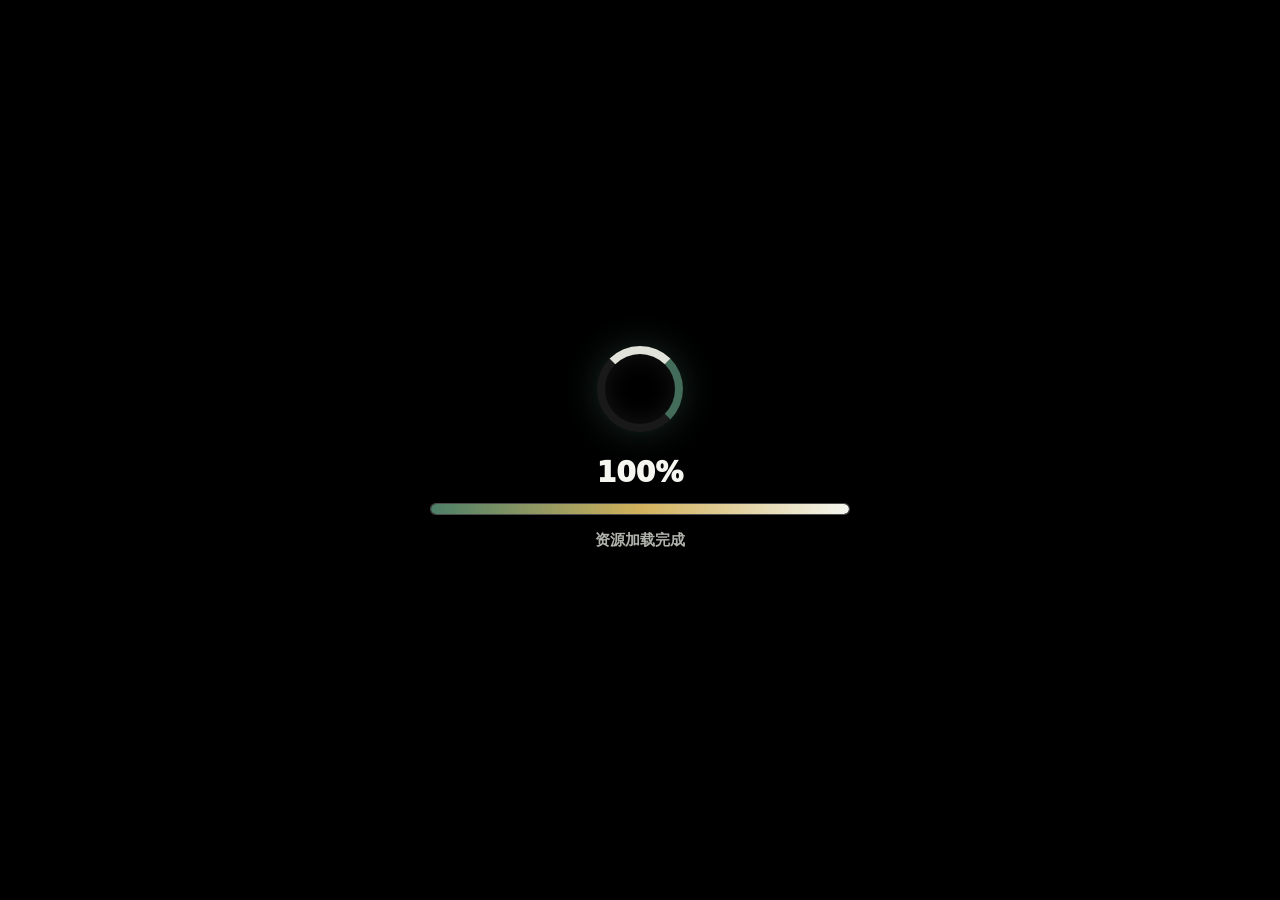
==== commit 10148a8a: "Meta Update" ====
--- a/index.html
+++ b/index.html
@@ -3,7 +3,11 @@
   <head>
     <meta charset="UTF-8" />
     <meta name="viewport" content="width=device-width, initial-scale=1.0" />
-    <title>剑拔弩张1.0</title>
+    <meta name="description" content="《剑拔弩张》是一款校园政治与组织管理策略模拟游戏。招募学生、建立行动小队、发展组织势力、管理信任与压力，并通过宣传、侦查、集会等行动扩大你的影响力。">
+    <meta name="keywords" content="TCIS, 剑拔弩张, Tension Point, 校园政治, 策略游戏, 模拟游戏, 学生组织, 学生会, 派系管理, 组织管理, 行动小队, 招募系统, 信任度系统, 压力系统, browser game, web game, strategy game, Taejon Christian International School, Daejon Christian International School">
+    <meta name="author" content="Umbra">
+    <meta name="robots" content="index,follow">
+    <title>TCIS: 剑拔弩张|TCIS: Tension Point</title>
     <link rel="icon" href="favicon.ico" sizes="any" />
     <link rel="stylesheet" href="style.css" />
   </head>
@@ -593,3 +597,7 @@
     <script src="game.js"></script>
   </body>
 </html>
+
+
+
+
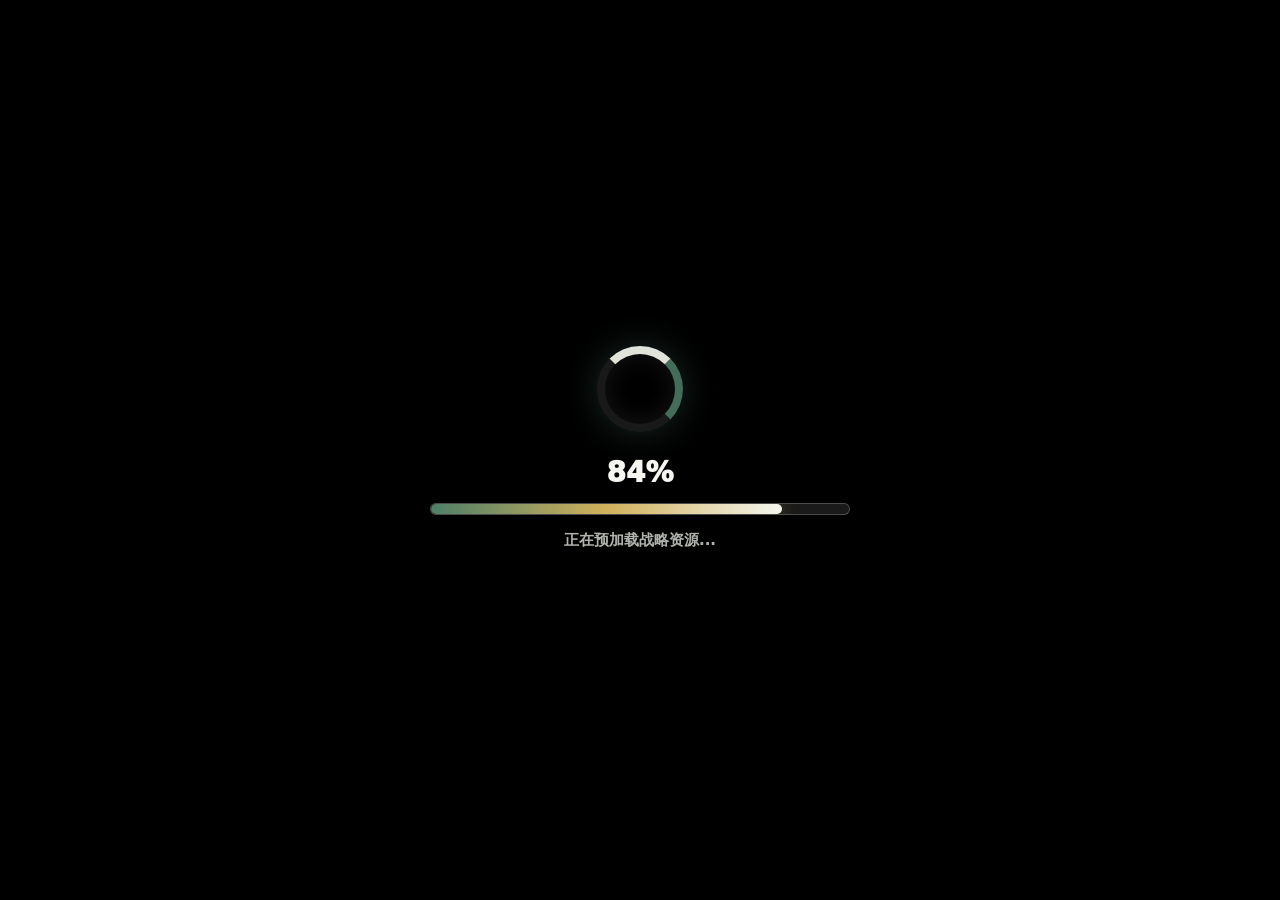
==== commit cf1c7e3a: "i18n update i18n update" ====
--- a/index.html
+++ b/index.html
@@ -7,75 +7,143 @@
     <meta name="keywords" content="TCIS, 剑拔弩张, Tension Point, 校园政治, 策略游戏, 模拟游戏, 学生组织, 学生会, 派系管理, 组织管理, 行动小队, 招募系统, 信任度系统, 压力系统, browser game, web game, strategy game, Taejon Christian International School, Daejon Christian International School">
     <meta name="author" content="Umbra">
     <meta name="robots" content="index,follow">
-    <title>TCIS: 剑拔弩张|TCIS: Tension Point</title>
+    <meta property="og:title" content="剑拔弩张 Tension Point">
+    <meta property="og:description" content="校园政治与组织管理策略模拟网页游戏。招募学生、建立行动小队、管理信任与压力，并通过宣传、侦查、集会扩大影响力。">
+    <meta property="og:type" content="website">
+    <meta property="og:image" content="https://tcis.gaschamber.online/assets/主页.png">
+    <meta name="theme-color" content="#eef2ea">
+    <meta name="twitter:card" content="summary_large_image">
+    <meta name="twitter:title" content="剑拔弩张 Tension Point">
+    <meta name="twitter:description" content="校园政治与组织管理策略模拟网页游戏。招募学生、建立行动小队、管理信任与压力，并通过宣传、侦查、集会扩大影响力。">
+    <meta name="twitter:image" content="https://tcis.gaschamber.online/assets/主页.png">
+    <title>剑拔弩张 Tension Point | 校园政治策略模拟网页游戏</title>
+    <link rel="canonical" href="https://tcis.gaschamber.online/">
     <link rel="icon" href="favicon.ico" sizes="any" />
     <link rel="stylesheet" href="style.css" />
   </head>
   <body>
-    <section id="loadingScreen" class="loading-screen" aria-label="资源加载中">
+    <section id="loadingScreen" class="loading-screen" aria-label="资源加载中" data-i18n-aria-label="loading.label">
       <div class="loading-core">
         <div class="loading-spinner" aria-hidden="true"></div>
         <div class="loading-percent" id="loadingPercent">0%</div>
         <div class="loading-bar" aria-hidden="true">
           <i id="loadingFill"></i>
         </div>
-        <p id="loadingStatus">正在检查校园档案...</p>
-        <button id="loadingContinue" class="loading-continue" type="button" hidden>继续进入</button>
-      </div>
-    </section>
-
-    <section id="mainMenu" class="main-menu" aria-label="主菜单">
+        <p id="loadingStatus" data-i18n="loading.checking">正在检查校园档案...</p>
+        <button id="loadingContinue" class="loading-continue" type="button" data-i18n="common.continue" hidden>继续进入</button>
+      </div>
+    </section>
+
+    <section id="mobileNotice" class="mobile-notice" aria-label="移动端提示" data-i18n-aria-label="mobile.label" hidden>
+      <article class="mobile-notice-card" role="dialog" aria-modal="true" aria-labelledby="mobileNoticeTitle">
+        <span class="mobile-notice-kicker">DEVICE NOTICE</span>
+        <h2 id="mobileNoticeTitle" data-i18n="mobile.title">检测到移动端设备</h2>
+        <p data-i18n="mobile.body">
+          当前设备可能无法获得完整游戏体验。部分按钮、地图拖动、右键菜单或快捷键功能可能无法正常工作。
+          建议使用电脑端或横屏模式游玩，以获得最佳体验。
+        </p>
+        <button id="mobileNoticeConfirm" type="button" data-i18n="mobile.confirm">我已知晓</button>
+      </article>
+    </section>
+
+    <section id="mainMenu" class="main-menu" aria-label="主菜单" data-i18n-aria-label="menu.label">
       <div class="title-block">
         <p>Tension Point</p>
         <h1>剑拔弩张</h1>
       </div>
 
       <nav class="main-options" aria-label="主菜单选项">
-        <button id="startGame" class="menu-option active" type="button">开始新游戏</button>
-        <button class="menu-option disabled" type="button" disabled>继续游戏</button>
-        <button id="openSettings" class="menu-option" type="button">设置</button>
-        <button id="showCredits" class="menu-option" type="button">制作人员</button>
+        <button id="startGame" class="menu-option active" type="button" data-i18n="menu.start">开始新游戏</button>
+        <button class="menu-option disabled" type="button" data-i18n="menu.continue" disabled>继续游戏</button>
+        <button id="openSettings" class="menu-option" type="button" data-i18n="menu.settings">设置</button>
+        <button id="showCredits" class="menu-option" type="button" data-i18n="menu.credits">制作人员</button>
       </nav>
     </section>
 
-    <section id="factionSelect" class="faction-select" aria-label="选择阵营" hidden>
+    <nav id="quickDock" class="quick-dock" aria-label="主页快捷菜单" data-i18n-aria-label="dock.label">
+      <div class="quick-dock-panel" aria-hidden="true">
+        <button id="quickDockWiki" class="quick-dock-item" type="button" aria-label="百科" data-label="百科" data-i18n-aria-label="dock.wiki" data-i18n-data-label="dock.wiki">
+          <img src="assets/icon/wiki.png" alt="" />
+        </button>
+        <button id="quickDockUpdate" class="quick-dock-item" type="button" aria-label="更新日志" data-label="更新日志" data-i18n-aria-label="dock.updates" data-i18n-data-label="dock.updates">
+          <img src="assets/icon/update.png" alt="" />
+        </button>
+        <button class="quick-dock-item" type="button" aria-label="报告问题" data-label="报告问题" data-i18n-aria-label="dock.bug" data-i18n-data-label="dock.bug">
+          <img src="assets/icon/bug.png" alt="" />
+        </button>
+      </div>
+      <button id="quickDockToggle" class="quick-dock-toggle" type="button" aria-label="展开快捷菜单" aria-expanded="false" data-i18n-aria-label="dock.expand">
+        <img src="assets/icon/收起.png" alt="" />
+      </button>
+    </nav>
+
+    <section id="updateLogOverlay" class="update-log-overlay" aria-label="更新日志" data-i18n-aria-label="dock.updates" hidden>
+      <article class="update-log-modal" role="dialog" aria-modal="true" aria-labelledby="updateLogTitle">
+        <button id="closeUpdateLog" class="update-log-close" type="button" aria-label="关闭更新日志" data-i18n-aria-label="updates.close">×</button>
+        <header class="update-log-header">
+          <span>SYSTEM CHANGELOG</span>
+          <h2 id="updateLogTitle" data-i18n="updates.archive">版本档案</h2>
+        </header>
+        <div id="updateLogContent" class="update-log-content"></div>
+      </article>
+    </section>
+
+    <section id="wikiOverlay" class="wiki-overlay" aria-label="百科" data-i18n-aria-label="wiki.overlayLabel" hidden>
+      <article class="wiki-modal" role="dialog" aria-modal="true" aria-labelledby="wikiOverlayTitle">
+        <header class="wiki-modal-header">
+          <div>
+            <span>FIELD WIKI</span>
+            <h2 id="wikiOverlayTitle" data-i18n="wiki.archive">校园档案库</h2>
+          </div>
+          <div class="wiki-modal-actions">
+            <a class="wiki-fullscreen-link" href="/wiki/" target="_self" data-i18n="wiki.fullscreen">全屏打开</a>
+            <button id="closeWikiOverlay" class="wiki-close" type="button" aria-label="关闭百科" data-i18n-aria-label="wiki.close">×</button>
+          </div>
+        </header>
+        <iframe id="wikiFrame" class="wiki-frame" title="剑拔弩张百科" src="about:blank"></iframe>
+      </article>
+    </section>
+
+    <div id="globalVersionBadge" class="global-version-badge" aria-label="当前版本">V1.0.0</div>
+
+    <section id="factionSelect" class="faction-select" aria-label="选择阵营" data-i18n-aria-label="faction.choose" hidden>
       <div class="faction-header">
-        <h2>选择你的阵营</h2>
+        <h2 data-i18n="faction.choose">选择你的阵营</h2>
         <p>CHOOSE YOUR FACTION</p>
       </div>
 
-      <article class="faction-side faction-faculty" aria-label="老师阵营">
+      <article class="faction-side faction-faculty" aria-label="老师阵营" data-i18n-aria-label="faction.faculty">
         <img class="faction-bg" src="assets/老师阵营背景.png" alt="" />
         <div class="faction-shade"></div>
         <img class="faction-logo" src="assets/老师阵营logo.png" alt="" />
         <img class="faction-representative" src="assets/老师代表.png" alt="" />
         <div class="faction-copy">
           <span>FACTION 01</span>
-          <h3>老师阵营</h3>
+          <h3 data-i18n="faction.faculty">老师阵营</h3>
           <p class="faction-en">FACULTY FACTION</p>
-          <p class="faction-values">信仰 · 责任 · 引导</p>
-          <p class="faction-desc">秩序需要信念来支撑，学生需要引导来成长。</p>
+          <p class="faction-values" data-i18n="faction.facultyValues">信仰 · 责任 · 引导</p>
+          <p class="faction-desc" data-i18n="faction.facultyDescription">秩序需要信念来支撑，学生需要引导来成长。</p>
         </div>
         <button id="selectFaculty" class="faction-button faculty-button" type="button">
-          <strong>加入老师阵营</strong>
+          <strong data-i18n="faction.joinFaculty">加入老师阵营</strong>
           <span>JOIN THE FACULTY</span>
         </button>
       </article>
 
-      <article class="faction-side faction-students" aria-label="学生阵营">
+      <article class="faction-side faction-students" aria-label="学生阵营" data-i18n-aria-label="faction.students">
         <img class="faction-bg" src="assets/学生阵营背景.png" alt="" />
         <div class="faction-shade"></div>
         <img class="faction-logo" src="assets/学生阵营logo.png" alt="" />
         <img class="faction-representative" src="assets/学生代表.png" alt="" />
         <div class="faction-copy">
           <span>FACTION 02</span>
-          <h3>学生阵营</h3>
+          <h3 data-i18n="faction.students">学生阵营</h3>
           <p class="faction-en">STUDENT FACTION</p>
-          <p class="faction-values">自由 · 反抗 · 改变</p>
-          <p class="faction-desc">规则束缚思想，改变源于行动。</p>
+          <p class="faction-values" data-i18n="faction.studentValues">自由 · 反抗 · 改变</p>
+          <p class="faction-desc" data-i18n="faction.studentDescription">规则束缚思想，改变源于行动。</p>
         </div>
         <button id="selectStudents" class="faction-button student-button" type="button">
-          <strong>加入学生阵营</strong>
+          <strong data-i18n="faction.joinStudents">加入学生阵营</strong>
           <span>JOIN THE STUDENTS</span>
         </button>
       </article>
@@ -84,11 +152,18 @@
     <section id="settingsPanel" class="settings-panel" aria-label="主页设置" hidden>
       <div class="settings-card">
         <div class="settings-head">
-          <h2><img src="assets/icon/音频.png" alt="" />设置</h2>
-          <button id="closeSettings" type="button" aria-label="关闭设置">×</button>
-        </div>
+          <h2><img src="assets/icon/音频.png" alt="" /><span data-i18n="settings.title">设置</span></h2>
+          <button id="closeSettings" type="button" aria-label="关闭设置" data-i18n-aria-label="settings.close">×</button>
+        </div>
+        <label class="setting-row" for="languageSelect">
+          <span data-i18n="settings.language">语言</span>
+          <select id="languageSelect">
+            <option value="zh" data-i18n="settings.chinese">中文</option>
+            <option value="en" data-i18n="settings.english">English</option>
+          </select>
+        </label>
         <label class="setting-row" for="musicSelect">
-          <span>音乐</span>
+          <span data-i18n="settings.music">音乐</span>
           <select id="musicSelect">
             <option value="0">Aphelion</option>
             <option value="1">Phoenix</option>
@@ -97,23 +172,23 @@
           </select>
         </label>
         <label class="setting-row" for="playMode">
-          <span>播放方式</span>
+          <span data-i18n="settings.playMode">播放方式</span>
           <select id="playMode">
-            <option value="sequence">顺序播放</option>
-            <option value="loop">循环播放</option>
-            <option value="random">随机播放</option>
+            <option value="sequence" data-i18n="settings.sequence">顺序播放</option>
+            <option value="loop" data-i18n="settings.loop">循环播放</option>
+            <option value="random" data-i18n="settings.random">随机播放</option>
           </select>
         </label>
         <div class="mode-icons" aria-label="播放模式图标">
-          <span><img src="assets/icon/音频.png" alt="" />顺序</span>
-          <span><img src="assets/icon/循环.png" alt="" />循环</span>
-          <span><img src="assets/icon/随机.png" alt="" />随机</span>
+          <span><img src="assets/icon/音频.png" alt="" /><b data-i18n="settings.sequenceShort">顺序</b></span>
+          <span><img src="assets/icon/循环.png" alt="" /><b data-i18n="settings.loopShort">循环</b></span>
+          <span><img src="assets/icon/随机.png" alt="" /><b data-i18n="settings.randomShort">随机</b></span>
         </div>
       </div>
     </section>
 
     <section id="creditsScreen" class="credits-screen" aria-label="制作人员" hidden>
-      <button id="backToMenu" class="credits-back" type="button">返回主菜单</button>
+      <button id="backToMenu" class="credits-back" type="button" data-i18n="credits.back">返回主菜单</button>
       <div class="credits-roll">
         <p class="credits-title">《Tension Point》</p>
         <p>A Game By Umbra.</p>
@@ -152,7 +227,7 @@
 
     <div class="app-shell">
       <header class="topbar">
-        <section class="hud-stack" aria-label="全局状态">
+        <section class="hud-stack" aria-label="全局状态" data-i18n-aria-label="game.globalStatus">
           <div class="hud-row resource-row">
             <article class="resource-chip" title="手机：2">
               <img src="assets/icon/手机.png" alt="" />
@@ -160,11 +235,11 @@
             </article>
             <article class="resource-chip" title="金钱：35">
               <img src="assets/icon/钱.png" alt="" />
-              <strong>35</strong>
+              <strong id="moneyCount">35</strong>
             </article>
             <article class="resource-chip" title="食物：18">
               <img src="assets/icon/食物.png" alt="" />
-              <strong>18</strong>
+              <strong id="foodCount">18</strong>
             </article>
             <article class="resource-chip" title="人数：2">
               <img src="assets/icon/人数.png" alt="" />
@@ -172,13 +247,13 @@
             </article>
             <article id="pressureChip" class="meter-chip hud-tip-chip">
               <img src="assets/icon/压力.png" alt="" />
-              <span>压力</span>
+              <span data-i18n="student.stress">压力</span>
               <div class="meter"><i id="pressureMeter" style="width: 0%"></i></div>
               <span id="pressureTip" class="hud-tooltip">压力：0%</span>
             </article>
             <article id="fameChip" class="meter-chip fame hud-tip-chip">
               <img src="assets/icon/知名度.png" alt="" />
-              <span>知名度</span>
+              <span data-i18n="hud.fame">知名度</span>
               <div class="meter"><i id="fameMeter" style="width: 6%"></i></div>
               <span id="fameTip" class="hud-tooltip">知名度：6%</span>
             </article>
@@ -187,19 +262,19 @@
           <div class="hud-row status-row">
             <article id="stabilityChip" class="meter-chip hud-tip-chip">
               <img src="assets/icon/稳定度.png" alt="" />
-              <span>稳定度</span>
+              <span data-i18n="label.stability">稳定度</span>
               <div class="meter"><i id="stabilityMeter" style="width: 0%"></i></div>
               <span id="stabilityTip" class="hud-tooltip">稳定度：0%</span>
             </article>
             <article id="studentSupportChip" class="meter-chip hud-tip-chip">
               <img src="assets/icon/支持率.png" alt="" />
-              <span>学生支持</span>
+              <span data-i18n="hud.support">学生支持</span>
               <div class="meter"><i id="studentSupportMeter" style="width: 0%"></i></div>
               <span id="studentSupportTip" class="hud-tooltip">学生支持：0%</span>
             </article>
             <article id="awarenessChip" class="meter-chip danger hud-tip-chip">
               <img src="assets/icon/察觉.png" alt="" />
-              <span>察觉</span>
+              <span data-i18n="hud.awareness">察觉</span>
               <div class="meter"><i id="awarenessMeter" style="width: 0%"></i></div>
               <span id="awarenessTip" class="hud-tooltip">察觉：0%</span>
             </article>
@@ -207,17 +282,17 @@
         </section>
       </header>
 
-      <section class="top-actions" aria-label="时间与系统控制">
-        <article id="zoomValue" class="zoom-value" aria-label="地图缩放">100%</article>
-        <article class="time-chip" title="第 1 天：上课">
+      <section class="top-actions" aria-label="时间与系统控制" data-i18n-aria-label="game.controls">
+        <article id="zoomValue" class="zoom-value" aria-label="地图缩放" data-i18n-aria-label="game.zoom">100%</article>
+        <article id="timeChip" class="time-chip" title="第 1 天：上课">
           <img src="assets/icon/时间.png" alt="" />
           <span id="dayLabel">第 1 天</span>
           <strong id="phaseLabel">上课</strong>
         </article>
-        <button id="gameSettings" class="action-chip" type="button" aria-label="设置" data-label="设置">
+        <button id="gameSettings" class="action-chip" type="button" aria-label="设置" data-label="设置" data-i18n-aria-label="menu.settings" data-i18n-data-label="menu.settings">
           <img src="assets/icon/设置.png" alt="" />
         </button>
-        <div id="speedControl" class="speed-control" style="--speed-index: 1" aria-label="时间速度">
+        <div id="speedControl" class="speed-control" style="--speed-index: 1" aria-label="时间速度" data-i18n-aria-label="game.timeSpeed">
           <img id="speedPointer" class="speed-pointer" src="assets/icon/时间指针.png" alt="" />
           <button class="speed-option" type="button" data-speed="0">S</button>
           <span></span>
@@ -232,40 +307,40 @@
         </button>
       </section>
 
-      <section class="day-progress-hud" aria-label="日程进度">
+      <section class="day-progress-hud" aria-label="日程进度" data-i18n-aria-label="game.schedule">
         <div id="semesterDayLabel" class="semester-day-label">第一学期 第 1 天</div>
         <div class="day-progress-track">
           <div id="dayProgressFill" class="day-progress-fill"></div>
-          <span class="timeline-marker marker-lunch">午饭</span>
-          <span class="timeline-marker marker-after">放学后</span>
-          <span class="timeline-label label-day">白天</span>
-          <span class="timeline-label label-night">晚上</span>
+          <span class="timeline-marker marker-lunch" data-i18n="game.lunch">午饭</span>
+          <span class="timeline-marker marker-after" data-i18n="game.afterSchool">放学后</span>
+          <span class="timeline-label label-day" data-i18n="game.daytime">白天</span>
+          <span class="timeline-label label-night" data-i18n="game.evening">晚上</span>
         </div>
       </section>
 
       <main class="game-layout">
-        <aside class="left-rail" aria-label="战略菜单">
-          <button class="rail-button active" type="button" aria-label="管理" data-label="管理">
+        <aside class="left-rail" aria-label="战略菜单" data-i18n-aria-label="game.strategyMenu">
+          <button class="rail-button active" type="button" aria-label="管理" data-label="管理" data-i18n-aria-label="game.management" data-i18n-data-label="game.management">
             <img src="assets/icon/管理.png" alt="" />
           </button>
-          <button id="membersButton" class="rail-button" type="button" aria-label="成员" data-label="成员">
+          <button id="membersButton" class="rail-button" type="button" aria-label="成员" data-label="成员" data-i18n-aria-label="game.members" data-i18n-data-label="game.members">
             <img src="assets/icon/人数.png" alt="" />
           </button>
-          <button id="recruitButton" class="rail-button" type="button" aria-label="招募" data-label="招募">
+          <button id="recruitButton" class="rail-button" type="button" aria-label="招募" data-label="招募" data-i18n-aria-label="game.recruit" data-i18n-data-label="game.recruit">
             <img src="assets/icon/招募.png" alt="" />
           </button>
-          <button id="squadButton" class="rail-button" type="button" aria-label="行动小队" data-label="行动小队">
+          <button id="squadButton" class="rail-button" type="button" aria-label="行动小队" data-label="行动小队" data-i18n-aria-label="game.squads" data-i18n-data-label="game.squads">
             <img src="assets/icon/行动小队.png" alt="" />
           </button>
-          <button class="rail-button" type="button" aria-label="科技树" data-label="科技树">
+          <button class="rail-button" type="button" aria-label="科技树" data-label="科技树" data-i18n-aria-label="game.techTree" data-i18n-data-label="game.techTree">
             <img src="assets/icon/科技树.png" alt="" />
           </button>
-          <button id="mailButton" class="rail-button" type="button" aria-label="邮件" data-label="邮件">
+          <button id="mailButton" class="rail-button" type="button" aria-label="邮件" data-label="邮件" data-i18n-aria-label="game.mail" data-i18n-data-label="game.mail">
             <img src="assets/icon/邮件.png" alt="" />
           </button>
         </aside>
 
-        <section class="map-stage" aria-label="校园战略地图">
+        <section class="map-stage" aria-label="校园战略地图" data-i18n-aria-label="game.map">
           <div id="mapViewport" class="map-viewport" tabindex="-1">
             <div id="mapContent" class="map-content">
               <img id="campusMap" class="map-image active" src="assets/学校视图.png" alt="学校卫星战略地图" draggable="false" />
@@ -297,36 +372,36 @@
           <section class="panel-card selected-region">
             <div class="panel-title">
               <img src="assets/icon/区域.png" alt="" />
-              <span>选中区域</span>
-            </div>
-            <h2 id="regionName">未选择区域</h2>
-            <p id="regionFunction">点击地图上的彩色 Province 区域查看基础信息。</p>
+              <span data-i18n="region.selected">选中区域</span>
+            </div>
+            <h2 id="regionName" data-i18n="region.unselected">未选择区域</h2>
+            <p id="regionFunction" data-i18n="region.hint">点击地图上的彩色 Province 区域查看基础信息。</p>
 
             <dl class="region-stats">
               <div>
-                <dt><img src="assets/icon/支持率.png" alt="" />支持率</dt>
+                <dt><img src="assets/icon/支持率.png" alt="" /><span data-i18n="region.support">支持率</span></dt>
                 <dd id="regionSupport">--</dd>
               </div>
               <div>
-                <dt><img src="assets/icon/压力.png" alt="" />压力</dt>
+                <dt><img src="assets/icon/压力.png" alt="" /><span data-i18n="region.pressure">压力</span></dt>
                 <dd id="regionPressure">--</dd>
               </div>
               <div>
-                <dt><img src="assets/icon/巡逻.png" alt="" />巡逻</dt>
+                <dt><img src="assets/icon/巡逻.png" alt="" /><span data-i18n="region.patrol">巡逻</span></dt>
                 <dd id="regionPatrol">--</dd>
               </div>
               <div>
-                <dt><img src="assets/icon/人数.png" alt="" />组织学生</dt>
+                <dt><img src="assets/icon/人数.png" alt="" /><span data-i18n="region.organizationStudents">组织学生</span></dt>
                 <dd><button id="regionMembersButton" class="region-members-button" type="button">--</button></dd>
               </div>
               <div>
-                <dt><img src="assets/icon/人.png" alt="" />学生人数</dt>
+                <dt><img src="assets/icon/人.png" alt="" /><span data-i18n="region.studentCount">学生人数</span></dt>
                 <dd id="regionStudentCount">--</dd>
               </div>
             </dl>
             <div class="region-actions">
               <button id="regionActionsToggle" class="region-actions-toggle" type="button" aria-expanded="false">
-                <span>行动</span>
+                <span data-i18n="region.actions">行动</span>
                 <img id="regionActionsArrow" src="assets/icon/时间指针.png" alt="" />
               </button>
               <div id="regionActionList" class="region-action-list" hidden></div>
@@ -339,9 +414,9 @@
             <div class="panel-title squad-info-title">
               <span>
                 <img src="assets/icon/行动小队.png" alt="" />
-                行动小队
+                <span data-i18n="squads.info">行动小队</span>
               </span>
-              <button id="squadInfoEdit" class="squad-info-edit" type="button">编辑队伍</button>
+              <button id="squadInfoEdit" class="squad-info-edit" type="button" data-i18n="squads.edit">编辑队伍</button>
             </div>
             <div class="squad-info-head">
               <span id="squadInfoFlag" class="squad-info-flag"></span>
@@ -352,12 +427,12 @@
             </div>
             <div id="squadStatusMenu" class="squad-status-menu" hidden></div>
             <dl class="squad-info-stats">
-              <div><dt>人数</dt><dd><button id="squadInfoCount" class="squad-info-count" type="button">--</button></dd></div>
-              <div><dt>总部</dt><dd id="squadInfoHeadquarters">--</dd></div>
-              <div><dt>稳定度</dt><dd id="squadInfoStability">--</dd></div>
-              <div><dt>压力</dt><dd id="squadInfoPressure">--</dd></div>
+              <div><dt data-i18n="squads.count">人数</dt><dd><button id="squadInfoCount" class="squad-info-count" type="button">--</button></dd></div>
+              <div><dt data-i18n="squads.headquarters">总部</dt><dd id="squadInfoHeadquarters">--</dd></div>
+              <div><dt data-i18n="squads.stability">稳定度</dt><dd id="squadInfoStability">--</dd></div>
+              <div><dt data-i18n="squads.pressure">压力</dt><dd id="squadInfoPressure">--</dd></div>
             </dl>
-            <button id="squadInfoMove" class="squad-info-move" type="button">移动</button>
+            <button id="squadInfoMove" class="squad-info-move" type="button" data-i18n="squads.move">移动</button>
           </section>
         </aside>
 
@@ -404,14 +479,14 @@
           <section class="members-list-wrap core-list-wrap">
             <div class="panel-title">
               <img src="assets/icon/人数.png" alt="" />
-              <span>核心成员</span>
+              <span data-i18n="panel.coreMembers">核心成员</span>
             </div>
             <div id="coreMembersList" class="recruit-list"></div>
           </section>
           <section class="members-list-wrap regular-list-wrap">
             <div class="panel-title">
               <img src="assets/icon/人数.png" alt="" />
-              <span>成员</span>
+              <span data-i18n="panel.members">成员</span>
             </div>
             <div id="membersList" class="recruit-list"></div>
           </section>
@@ -421,7 +496,7 @@
           <section class="mail-list-wrap">
             <div class="panel-title">
               <img src="assets/icon/邮件.png" alt="" />
-              <span>地下邮件</span>
+              <span data-i18n="panel.undergroundMail">地下邮件</span>
             </div>
             <div id="mailList" class="mail-list"></div>
           </section>
@@ -431,7 +506,7 @@
           <section class="squad-list-wrap">
             <div class="panel-title">
               <img src="assets/icon/行动小队.png" alt="" />
-              <span>行动小队</span>
+              <span data-i18n="game.squads">行动小队</span>
             </div>
             <div id="squadList" class="squad-list"></div>
           </section>
@@ -442,7 +517,7 @@
             <div class="squad-create-head">
               <div class="panel-title">
                 <img src="assets/icon/行动小队.png" alt="" />
-                <span>创建新的行动小队</span>
+                <span data-i18n="panel.createSquad">创建新的行动小队</span>
               </div>
               <button id="closeSquadCreate" class="squad-close" type="button" aria-label="关闭创建窗口">×</button>
             </div>
@@ -455,19 +530,19 @@
                     <span id="squadFlagEmoji" hidden>🏴‍☠️</span>
                   </button>
                   <label class="squad-name-field" for="squadNameInput">
-                    <span>队伍名称</span>
-                    <input id="squadNameInput" type="text" value="" maxlength="16" placeholder="点击输入文本" />
+                    <span data-i18n="panel.squadName">队伍名称</span>
+                    <input id="squadNameInput" type="text" value="" maxlength="16" placeholder="点击输入文本" data-i18n-placeholder="squads.namePlaceholder" />
                   </label>
                 </div>
                 <dl id="draftSquadStats" class="squad-stats-grid"></dl>
-                <button id="createSquadConfirm" class="create-squad-confirm" type="button" disabled>创建队伍</button>
-                <button id="relocateSquadButton" class="relocate-squad-button" type="button" hidden>迁移新位置</button>
+                <button id="createSquadConfirm" class="create-squad-confirm" type="button" data-i18n="squads.createAction" disabled>创建队伍</button>
+                <button id="relocateSquadButton" class="relocate-squad-button" type="button" data-i18n="headquarters.relocate" hidden>迁移新位置</button>
               </section>
 
               <section class="squad-roster-column">
                 <div class="panel-title">
                   <img src="assets/icon/人数.png" alt="" />
-                  <span>编队成员</span>
+                  <span data-i18n="panel.squadMembers">编队成员</span>
                 </div>
                 <div id="draftSquadMembers" class="draft-squad-members"></div>
               </section>
@@ -475,7 +550,7 @@
               <section class="squad-pick-column">
                 <div class="panel-title">
                   <img src="assets/icon/人.png" alt="" />
-                  <span>成员选择</span>
+                  <span data-i18n="panel.memberSelection">成员选择</span>
                 </div>
                 <div id="squadCandidateList" class="squad-candidate-list"></div>
               </section>
@@ -484,7 +559,7 @@
         </section>
 
         <div id="flagPicker" class="flag-picker" hidden>
-          <button type="button" data-flag-type="image" data-flag-value="assets/学生阵营logo.png">默认</button>
+          <button type="button" data-flag-type="image" data-flag-value="assets/学生阵营logo.png" data-i18n="squads.defaultFlag">默认</button>
           <button type="button" data-flag-type="emoji" data-flag-value="🏴‍☠️">🏴‍☠️</button>
           <button type="button" data-flag-type="emoji" data-flag-value="🇺🇸">🇺🇸</button>
           <button type="button" data-flag-type="emoji" data-flag-value="🇯🇵">🇯🇵</button>
@@ -492,13 +567,13 @@
         </div>
 
         <div id="squadMemberContext" class="squad-member-context" hidden>
-          <button id="removeDraftMember" type="button">移出队伍</button>
-          <button id="inspectDraftMember" type="button">查看成员信息</button>
+          <button id="removeDraftMember" type="button" data-i18n="squads.removeDraftMember">移出队伍</button>
+          <button id="inspectDraftMember" type="button" data-i18n="squads.inspectMember">查看成员信息</button>
         </div>
 
         <div id="squadListContext" class="squad-member-context" hidden>
-          <button id="editSquad" type="button">编辑队伍</button>
-          <button id="disbandSquad" type="button">解散队伍</button>
+          <button id="editSquad" type="button" data-i18n="squads.edit">编辑队伍</button>
+          <button id="disbandSquad" type="button" data-i18n="squads.disband">解散队伍</button>
         </div>
 
         <section id="candidateInfoPopup" class="candidate-info-popup" aria-label="成员信息" hidden></section>
@@ -507,19 +582,19 @@
           <section class="panel-card">
             <div class="panel-title">
               <img src="assets/icon/人.png" alt="" />
-              <span>人员信息</span>
+              <span data-i18n="student.info">人员信息</span>
             </div>
             <h2 id="studentDetailName">学生</h2>
             <dl class="student-detail-grid">
-              <div><dt>年级</dt><dd id="studentDetailGrade">--</dd></div>
-              <div><dt>性格</dt><dd id="studentDetailPersonality">--</dd></div>
-              <div><dt>派系</dt><dd id="studentDetailFaction">--</dd></div>
-              <div><dt>状态</dt><dd id="studentDetailStatus">--</dd></div>
-              <div><dt>信任度</dt><dd id="studentDetailTrust">--</dd></div>
-              <div><dt>压力</dt><dd id="studentDetailStress">--</dd></div>
-              <div><dt>所属小队</dt><dd id="studentDetailSquad">无</dd></div>
+              <div><dt data-i18n="student.grade">年级</dt><dd id="studentDetailGrade">--</dd></div>
+              <div><dt data-i18n="student.personality">性格</dt><dd id="studentDetailPersonality">--</dd></div>
+              <div><dt data-i18n="student.faction">派系</dt><dd id="studentDetailFaction">--</dd></div>
+              <div><dt data-i18n="student.status">状态</dt><dd id="studentDetailStatus">--</dd></div>
+              <div><dt data-i18n="student.trust">信任度</dt><dd id="studentDetailTrust">--</dd></div>
+              <div><dt data-i18n="student.stress">压力</dt><dd id="studentDetailStress">--</dd></div>
+              <div><dt data-i18n="student.squad">所属小队</dt><dd id="studentDetailSquad">无</dd></div>
               <div id="studentDetailResistanceCard" class="student-detail-hover-card">
-                <dt>压力抗性</dt>
+                <dt data-i18n="student.resistance">压力抗性</dt>
                 <dd id="studentDetailResistance">--</dd>
                 <span id="studentDetailResistanceTip" class="student-detail-tip">--</span>
               </div>
@@ -533,14 +608,14 @@
             <section id="positionPanel" class="position-panel" hidden>
               <div class="panel-title">
                 <img src="assets/icon/管理.png" alt="" />
-                <span>更改职位</span>
+                <span data-i18n="student.changeRole">更改职位</span>
               </div>
               <div id="positionOptions" class="position-options"></div>
             </section>
             <div class="student-actions">
-              <button id="bribeStudent" class="student-action bribe" type="button">贿赂</button>
-              <button id="inviteStudent" class="student-action invite" type="button">邀请</button>
-              <button id="removeMember" class="student-action leave" type="button" hidden>让他离开</button>
+              <button id="bribeStudent" class="student-action bribe" type="button" data-i18n="student.bribe">贿赂</button>
+              <button id="inviteStudent" class="student-action invite" type="button" data-i18n="student.invite">邀请</button>
+              <button id="removeMember" class="student-action leave" type="button" data-i18n="student.leave" hidden>让他离开</button>
             </div>
           </section>
         </aside>
@@ -549,8 +624,8 @@
           <div class="confirm-card">
             <p id="confirmMessage">确认操作？</p>
             <div class="confirm-actions">
-              <button id="cancelConfirm" class="confirm-cancel" type="button">取消</button>
-              <button id="acceptConfirm" class="confirm-accept" type="button">确认</button>
+              <button id="cancelConfirm" class="confirm-cancel" type="button" data-i18n="common.cancel">取消</button>
+              <button id="acceptConfirm" class="confirm-accept" type="button" data-i18n="common.confirm">确认</button>
             </div>
           </div>
         </section>
@@ -574,18 +649,18 @@
           </div>
         </section>
 
-        <section id="eventLog" class="event-log" aria-label="事件日志">
+        <section id="eventLog" class="event-log" aria-label="事件日志" data-i18n-aria-label="game.eventLog">
           <button id="collapseLog" class="collapse-log" type="button" aria-label="收起日志">
             <img src="assets/icon/收起.png" alt="" />
           </button>
           <div class="panel-title">
             <img src="assets/icon/突发事件.png" alt="" />
-            <span>局势日志</span>
+            <span data-i18n="log.title">局势日志</span>
           </div>
           <ol id="logList">
-            <li><time>07:50</time> 地下组织建立，初始成员 2 人。</li>
-            <li><time>08:10</time> 管理层察觉值保持 0%，校园处于正常状态。</li>
-            <li><time>08:30</time> 等待玩家选择第一个 Province 区域。</li>
+            <li><time>07:50</time> <span data-i18n="log.initial1">地下组织建立，初始成员 2 人。</span></li>
+            <li><time>08:10</time> <span data-i18n="log.initial2">管理层察觉值保持 0%，校园处于正常状态。</span></li>
+            <li><time>08:30</time> <span data-i18n="log.initial3">等待玩家选择第一个 Province 区域。</span></li>
           </ol>
         </section>
         <button id="expandLog" class="expand-log" type="button" aria-label="展开日志" hidden>
@@ -594,10 +669,7 @@
       </main>
     </div>
 
+    <script src="i18n.js"></script>
     <script src="game.js"></script>
   </body>
 </html>
-
-
-
-
--- a/style.css
+++ b/style.css
@@ -90,6 +90,90 @@
   display: grid;
   justify-items: center;
   width: min(420px, calc(100vw - 56px));
+}
+
+.mobile-notice {
+  position: fixed;
+  inset: 0;
+  z-index: 1002;
+  display: grid;
+  place-items: center;
+  padding: 24px;
+  background:
+    radial-gradient(circle at 50% 28%, rgba(70, 108, 83, 0.18), transparent 42%),
+    rgba(8, 12, 10, 0.72);
+  opacity: 0;
+  pointer-events: none;
+  transition: opacity 220ms ease;
+  backdrop-filter: blur(12px);
+}
+
+.mobile-notice.open {
+  opacity: 1;
+  pointer-events: auto;
+}
+
+.mobile-notice[hidden] {
+  display: none;
+}
+
+.mobile-notice-card {
+  width: min(440px, calc(100vw - 36px));
+  padding: 24px;
+  border: 1px solid rgba(237, 243, 232, 0.28);
+  border-radius: 24px;
+  background:
+    linear-gradient(135deg, rgba(246, 248, 241, 0.94), rgba(225, 232, 221, 0.88)),
+    rgba(246, 248, 241, 0.92);
+  box-shadow:
+    0 28px 84px rgba(0, 0, 0, 0.38),
+    inset 0 1px 0 rgba(255, 255, 255, 0.5);
+  color: var(--ink);
+  transform: translateY(10px) scale(0.98);
+  transition: transform 220ms ease;
+}
+
+.mobile-notice.open .mobile-notice-card {
+  transform: translateY(0) scale(1);
+}
+
+.mobile-notice-kicker {
+  display: block;
+  margin-bottom: 8px;
+  color: rgba(40, 95, 78, 0.72);
+  font-size: 12px;
+  font-weight: 950;
+  letter-spacing: 0.18em;
+}
+
+.mobile-notice-card h2 {
+  margin: 0 0 14px;
+  font-size: clamp(24px, 7vw, 34px);
+  line-height: 1.12;
+}
+
+.mobile-notice-card p {
+  margin: 0 0 22px;
+  color: rgba(31, 41, 35, 0.74);
+  font-size: 15px;
+  font-weight: 750;
+  line-height: 1.8;
+}
+
+.mobile-notice-card button {
+  width: 100%;
+  min-height: 48px;
+  border: 1px solid rgba(40, 95, 78, 0.24);
+  border-radius: 16px;
+  background: rgba(40, 95, 78, 0.14);
+  color: #1f2923;
+  cursor: pointer;
+  font-size: 16px;
+  font-weight: 950;
+}
+
+.mobile-notice-card button:hover {
+  background: rgba(40, 95, 78, 0.22);
 }
 
 .loading-spinner {
@@ -702,6 +786,10 @@
   width: 18px;
   height: 18px;
   object-fit: contain;
+}
+
+.mode-icons b {
+  font: inherit;
 }
 
 .app-shell {
@@ -3843,6 +3931,727 @@
   display: none;
 }
 
+.quick-dock {
+  position: fixed;
+  right: 28px;
+  bottom: 32px;
+  z-index: 90;
+  width: 58px;
+  height: 58px;
+  opacity: 0;
+  pointer-events: none;
+  transform: translateY(10px);
+  transition:
+    width 1500ms cubic-bezier(0.2, 0.88, 0.22, 1),
+    opacity 220ms ease,
+    transform 220ms ease;
+}
+
+body.menu-active .quick-dock {
+  opacity: 1;
+  pointer-events: auto;
+  transform: translateY(0);
+}
+
+body.settings-open .quick-dock {
+  opacity: 0;
+  pointer-events: none;
+  transform: translateY(10px);
+}
+
+.quick-dock.open {
+  width: 270px;
+}
+
+.quick-dock-panel {
+  position: absolute;
+  inset: 0;
+  z-index: 1;
+  display: grid;
+  grid-template-columns: repeat(3, 48px);
+  align-items: center;
+  gap: 10px;
+  min-width: 270px;
+  padding: 6px 68px 6px 14px;
+  border: 1px solid rgba(255, 255, 255, 0.78);
+  border-radius: 999px;
+  background: rgba(252, 253, 247, 0.92);
+  box-shadow: 0 18px 42px rgba(17, 26, 21, 0.22);
+  opacity: 0;
+  pointer-events: none;
+  transform: translateX(10px) scaleX(0.18);
+  transform-origin: right center;
+  transition:
+    opacity 1500ms ease,
+    transform 1500ms cubic-bezier(0.2, 0.88, 0.22, 1);
+  backdrop-filter: blur(14px);
+}
+
+.quick-dock.open .quick-dock-panel {
+  opacity: 1;
+  pointer-events: auto;
+  transform: translateX(0) scaleX(1);
+}
+
+.quick-dock-toggle,
+.quick-dock-item {
+  display: grid;
+  place-items: center;
+  border: 1px solid rgba(31, 41, 35, 0.16);
+  background: rgba(255, 255, 255, 0.78);
+  cursor: pointer;
+}
+
+.quick-dock-toggle {
+  position: absolute;
+  top: 0;
+  right: 0;
+  z-index: 4;
+  width: 58px;
+  height: 58px;
+  border-radius: 50%;
+  box-shadow: 0 14px 34px rgba(17, 26, 21, 0.24);
+  transition:
+    transform 220ms ease,
+    background 220ms ease;
+}
+
+.quick-dock.open .quick-dock-toggle img {
+  transform: rotate(180deg);
+}
+
+.quick-dock.pop .quick-dock-toggle {
+  animation: quick-dock-pop 420ms cubic-bezier(0.2, 1.4, 0.28, 1);
+}
+
+.quick-dock-item {
+  position: relative;
+  z-index: 2;
+  width: 48px;
+  height: 48px;
+  border-radius: 16px;
+  opacity: 0;
+  transform: translateX(18px) scale(0.86);
+  transition:
+    opacity 1500ms ease,
+    transform 1500ms cubic-bezier(0.2, 0.88, 0.22, 1),
+    background 180ms ease;
+}
+
+.quick-dock.open .quick-dock-item {
+  opacity: 1;
+  transform: translateX(0) scale(1);
+}
+
+.quick-dock-item:hover,
+.quick-dock-toggle:hover {
+  background: rgba(231, 240, 229, 0.96);
+}
+
+.quick-dock-toggle img {
+  position: relative;
+  z-index: 5;
+  width: 24px;
+  height: 24px;
+  object-fit: contain;
+  transition: transform 1500ms cubic-bezier(0.2, 0.88, 0.22, 1);
+}
+
+.quick-dock-item img {
+  width: 27px;
+  height: 27px;
+  object-fit: contain;
+}
+
+.quick-dock-item::after {
+  position: absolute;
+  bottom: calc(100% + 9px);
+  left: 50%;
+  z-index: 6;
+  min-width: max-content;
+  padding: 6px 9px;
+  border: 1px solid rgba(255, 255, 255, 0.72);
+  border-radius: 999px;
+  background: rgba(31, 41, 35, 0.86);
+  color: #f7f8f1;
+  content: attr(data-label);
+  font-size: 12px;
+  font-weight: 900;
+  opacity: 0;
+  pointer-events: none;
+  transform: translate(-50%, 6px) scale(0.94);
+  transition:
+    opacity 150ms ease,
+    transform 150ms ease;
+  white-space: nowrap;
+}
+
+.quick-dock-item:hover::after {
+  opacity: 1;
+  transform: translate(-50%, 0) scale(1);
+}
+
+.global-version-badge {
+  position: fixed;
+  right: 4px;
+  bottom: 2px;
+  z-index: 88;
+  pointer-events: none;
+  color: rgba(245, 248, 242, 0.82);
+  font-size: 12px;
+  font-weight: 950;
+  letter-spacing: 0.08em;
+  line-height: 1;
+  text-shadow:
+    0 1px 2px rgba(0, 0, 0, 0.72),
+    0 0 8px rgba(0, 0, 0, 0.36);
+}
+
+body.game-active .global-version-badge,
+body.faction-active .global-version-badge {
+  color: rgba(237, 243, 232, 0.72);
+  text-shadow: 0 1px 2px rgba(0, 0, 0, 0.55);
+}
+
+.wiki-overlay {
+  position: fixed;
+  inset: 0;
+  z-index: 121;
+  display: grid;
+  place-items: center;
+  padding: 24px;
+  background:
+    radial-gradient(circle at 50% 26%, rgba(126, 164, 129, 0.16), transparent 40%),
+    rgba(7, 11, 9, 0.66);
+  opacity: 0;
+  pointer-events: none;
+  transition: opacity 220ms ease;
+  backdrop-filter: blur(11px);
+}
+
+.wiki-overlay.open {
+  opacity: 1;
+  pointer-events: auto;
+}
+
+.wiki-overlay[hidden] {
+  display: none;
+}
+
+.wiki-modal {
+  display: grid;
+  grid-template-rows: auto minmax(0, 1fr);
+  width: min(1120px, 74vw);
+  height: min(760px, 76vh);
+  overflow: hidden;
+  border: 1px solid rgba(197, 224, 199, 0.34);
+  border-radius: 28px;
+  background:
+    linear-gradient(135deg, rgba(20, 29, 24, 0.96), rgba(35, 45, 37, 0.86)),
+    rgba(16, 22, 19, 0.92);
+  box-shadow:
+    0 30px 100px rgba(0, 0, 0, 0.44),
+    0 0 44px rgba(134, 184, 140, 0.18);
+  color: #edf3e8;
+  transform: translateY(12px) scale(0.98);
+  transition: transform 220ms ease;
+}
+
+.wiki-overlay.open .wiki-modal {
+  transform: translateY(0) scale(1);
+}
+
+.wiki-modal-header {
+  display: flex;
+  align-items: center;
+  justify-content: space-between;
+  gap: 18px;
+  padding: 18px 22px 14px 26px;
+  border-bottom: 1px solid rgba(237, 243, 232, 0.12);
+}
+
+.wiki-modal-header span {
+  display: block;
+  color: rgba(197, 224, 199, 0.68);
+  font-size: 12px;
+  font-weight: 950;
+  letter-spacing: 0.22em;
+}
+
+.wiki-modal-header h2 {
+  margin: 4px 0 0;
+  font-size: 28px;
+  line-height: 1.1;
+}
+
+.wiki-modal-actions {
+  display: flex;
+  align-items: center;
+  gap: 10px;
+}
+
+.wiki-fullscreen-link {
+  display: inline-flex;
+  align-items: center;
+  justify-content: center;
+  min-height: 38px;
+  padding: 0 14px;
+  border: 1px solid rgba(237, 243, 232, 0.18);
+  border-radius: 999px;
+  background: rgba(255, 255, 255, 0.08);
+  color: #edf3e8;
+  font-size: 13px;
+  font-weight: 900;
+  text-decoration: none;
+  transition:
+    background 160ms ease,
+    transform 160ms ease;
+}
+
+.wiki-fullscreen-link:hover {
+  background: rgba(142, 190, 147, 0.22);
+  transform: translateY(-1px);
+}
+
+.wiki-close {
+  display: grid;
+  place-items: center;
+  width: 38px;
+  height: 38px;
+  border: 1px solid rgba(237, 243, 232, 0.22);
+  border-radius: 50%;
+  background: rgba(255, 255, 255, 0.08);
+  color: #edf3e8;
+  cursor: pointer;
+  font-size: 24px;
+  font-weight: 850;
+}
+
+.wiki-close:hover {
+  background: rgba(142, 190, 147, 0.22);
+}
+
+.wiki-frame {
+  width: 100%;
+  height: 100%;
+  min-height: 0;
+  border: 0;
+  background: transparent;
+}
+
+@media (max-width: 820px) {
+  .wiki-modal {
+    width: 92vw;
+    height: 82vh;
+  }
+
+  .wiki-modal-header {
+    padding: 16px;
+  }
+
+  .wiki-modal-header h2 {
+    font-size: 24px;
+  }
+
+  .wiki-fullscreen-link {
+    min-height: 34px;
+    padding: 0 10px;
+    font-size: 12px;
+  }
+}
+
+@keyframes quick-dock-pop {
+  0% {
+    transform: scale(1);
+  }
+
+  42% {
+    transform: scale(1.18);
+  }
+
+  68% {
+    transform: scale(0.92);
+  }
+
+  100% {
+    transform: scale(1);
+  }
+}
+
+.update-log-overlay {
+  position: fixed;
+  inset: 0;
+  z-index: 120;
+  display: grid;
+  place-items: center;
+  padding: 24px;
+  background:
+    radial-gradient(circle at 50% 30%, rgba(75, 107, 83, 0.18), transparent 38%),
+    rgba(8, 12, 10, 0.62);
+  opacity: 0;
+  pointer-events: none;
+  transition: opacity 220ms ease;
+  backdrop-filter: blur(10px);
+}
+
+.update-log-overlay.open {
+  opacity: 1;
+  pointer-events: auto;
+}
+
+.update-log-overlay[hidden] {
+  display: none;
+}
+
+.update-log-modal {
+  position: relative;
+  display: grid;
+  grid-template-rows: auto minmax(0, 1fr);
+  width: 70vw;
+  max-width: 1100px;
+  height: 70vh;
+  overflow: hidden;
+  border: 1px solid rgba(190, 224, 194, 0.34);
+  border-radius: 28px;
+  background:
+    linear-gradient(135deg, rgba(21, 30, 25, 0.94), rgba(34, 44, 36, 0.82)),
+    rgba(16, 22, 19, 0.9);
+  box-shadow:
+    0 28px 100px rgba(0, 0, 0, 0.42),
+    0 0 42px rgba(120, 172, 123, 0.16);
+  color: #edf3e8;
+  transform: translateY(12px) scale(0.98);
+  transition: transform 220ms ease;
+}
+
+.update-log-overlay.open .update-log-modal {
+  transform: translateY(0) scale(1);
+}
+
+.update-log-close {
+  position: absolute;
+  top: 16px;
+  right: 18px;
+  z-index: 3;
+  display: grid;
+  place-items: center;
+  width: 38px;
+  height: 38px;
+  border: 1px solid rgba(237, 243, 232, 0.22);
+  border-radius: 50%;
+  background: rgba(255, 255, 255, 0.08);
+  color: #edf3e8;
+  cursor: pointer;
+  font-size: 24px;
+  font-weight: 850;
+}
+
+.update-log-close:hover {
+  background: rgba(142, 190, 147, 0.22);
+}
+
+.update-log-header {
+  padding: 22px 28px 14px;
+  border-bottom: 1px solid rgba(237, 243, 232, 0.12);
+}
+
+.update-log-header span {
+  display: block;
+  color: rgba(197, 224, 199, 0.68);
+  font-size: 12px;
+  font-weight: 900;
+  letter-spacing: 0.24em;
+}
+
+.update-log-header h2 {
+  margin: 5px 0 0;
+  font-size: 30px;
+  line-height: 1.1;
+}
+
+.update-log-content {
+  min-height: 0;
+  overflow: hidden;
+}
+
+.update-log-message {
+  display: grid;
+  place-items: center;
+  min-height: 320px;
+  color: rgba(237, 243, 232, 0.78);
+  font-size: 18px;
+  font-weight: 800;
+  letter-spacing: 0;
+}
+
+.update-log-message.error,
+.update-log-fallback {
+  color: rgba(255, 214, 160, 0.94);
+}
+
+.update-log-fallback {
+  margin: 0 0 16px;
+  padding: 12px 14px;
+  border: 1px solid rgba(255, 214, 160, 0.22);
+  border-radius: 14px;
+  background: rgba(255, 214, 160, 0.08);
+  font-size: 14px;
+  font-weight: 800;
+  line-height: 1.5;
+}
+
+.update-log-layout {
+  display: grid;
+  grid-template-columns: minmax(220px, 28%) minmax(0, 1fr);
+  height: 100%;
+  min-height: 0;
+}
+
+.update-log-rail {
+  min-height: 0;
+  overflow-x: hidden;
+  overflow-y: auto;
+  padding: 18px 18px 24px 24px;
+  border-right: 1px solid rgba(237, 243, 232, 0.12);
+  scrollbar-width: none;
+}
+
+.update-log-main {
+  min-height: 0;
+  overflow-y: auto;
+  padding: 22px 28px 30px;
+  scrollbar-width: none;
+}
+
+.update-log-rail::-webkit-scrollbar,
+.update-log-main::-webkit-scrollbar {
+  display: none;
+}
+
+.rocket-node {
+  position: relative;
+  display: grid;
+  justify-items: center;
+  margin-bottom: 0;
+  padding-bottom: 24px;
+}
+
+.rocket-node::after {
+  position: absolute;
+  bottom: 0;
+  left: calc(50% - 1px);
+  width: 2px;
+  height: 24px;
+  background: rgba(237, 243, 232, 0.28);
+  content: "";
+}
+
+.rocket-node img,
+.rocket-fallback {
+  display: grid;
+  place-items: center;
+  width: 56px;
+  height: 56px;
+  object-fit: contain;
+  border: 1px solid rgba(237, 243, 232, 0.2);
+  border-radius: 50%;
+  background: rgba(255, 255, 255, 0.08);
+}
+
+.rocket-fallback {
+  font-size: 24px;
+}
+
+.update-timeline {
+  display: grid;
+  gap: 0;
+  margin: 0;
+  padding: 0;
+}
+
+.timeline-row {
+  position: relative;
+  display: grid;
+  grid-template-columns: minmax(84px, 1fr) 26px minmax(92px, 1fr);
+  gap: 10px;
+  width: 100%;
+  min-width: 0;
+  min-height: 68px;
+  padding: 10px 0;
+  border: 0;
+  background: transparent;
+  color: inherit;
+  cursor: pointer;
+  text-align: left;
+}
+
+.timeline-row::before {
+  position: absolute;
+  top: 0;
+  bottom: 0;
+  left: calc(50% - 1px);
+  width: 2px;
+  background: linear-gradient(rgba(237, 243, 232, 0.08), rgba(237, 243, 232, 0.32), rgba(237, 243, 232, 0.08));
+  content: "";
+}
+
+.timeline-row:first-child::before {
+  top: 50%;
+}
+
+.update-timeline.connected-start .timeline-row:first-child::before {
+  top: 0;
+}
+
+.timeline-row:last-child::before {
+  bottom: 50%;
+}
+
+.timeline-date,
+.timeline-count,
+.timeline-time,
+.timeline-title {
+  position: relative;
+  z-index: 1;
+  align-self: center;
+  min-width: 0;
+  overflow-wrap: anywhere;
+}
+
+.timeline-date,
+.timeline-time {
+  color: rgba(237, 243, 232, 0.82);
+  font-size: 13px;
+  font-weight: 900;
+}
+
+.timeline-count,
+.timeline-title {
+  color: rgba(237, 243, 232, 0.62);
+  font-size: 13px;
+  font-weight: 850;
+}
+
+.timeline-dot {
+  position: relative;
+  z-index: 2;
+  align-self: center;
+  justify-self: center;
+  width: 13px;
+  height: 13px;
+  border: 2px solid rgba(237, 243, 232, 0.74);
+  border-radius: 50%;
+  background: #1f2823;
+  box-shadow: 0 0 0 5px rgba(21, 30, 25, 0.96);
+}
+
+.timeline-row.latest .timeline-dot,
+.timeline-row.active .timeline-dot {
+  border-color: #ccefcf;
+  background: #70b778;
+  box-shadow:
+    0 0 0 5px rgba(21, 30, 25, 0.96),
+    0 0 18px rgba(112, 183, 120, 0.72);
+}
+
+.timeline-row:hover,
+.timeline-row.active {
+  transform: translateX(4px);
+}
+
+.timeline-row:hover .timeline-count,
+.timeline-row:hover .timeline-title,
+.timeline-row.active .timeline-count,
+.timeline-row.active .timeline-title {
+  color: #eaf6e4;
+}
+
+.update-panel-eyebrow {
+  margin: 0 0 8px;
+  color: rgba(197, 224, 199, 0.72);
+  font-size: 12px;
+  font-weight: 950;
+  letter-spacing: 0.18em;
+}
+
+.update-panel-title {
+  margin: 0 0 16px;
+  font-size: clamp(24px, 3vw, 42px);
+  line-height: 1.12;
+}
+
+.update-panel-copy {
+  max-width: 720px;
+  margin: 0 0 20px;
+  color: rgba(237, 243, 232, 0.68);
+  font-size: 15px;
+  font-weight: 750;
+  line-height: 1.8;
+}
+
+.update-detail-list,
+.update-section-list {
+  display: grid;
+  gap: 12px;
+  margin: 0;
+  padding: 0;
+  list-style: none;
+}
+
+.update-detail-list li,
+.update-section {
+  border: 1px solid rgba(237, 243, 232, 0.12);
+  border-radius: 18px;
+  background: rgba(255, 255, 255, 0.06);
+  box-shadow: inset 0 1px 0 rgba(255, 255, 255, 0.08);
+}
+
+.update-detail-list li {
+  padding: 13px 15px;
+  color: rgba(237, 243, 232, 0.84);
+  font-weight: 800;
+  line-height: 1.7;
+}
+
+.update-section {
+  padding: 15px;
+}
+
+.update-section h3 {
+  margin: 0 0 10px;
+  font-size: 17px;
+}
+
+.update-section ul {
+  display: grid;
+  gap: 9px;
+  margin: 0;
+  padding-left: 18px;
+}
+
+.update-section li {
+  color: rgba(237, 243, 232, 0.78);
+  line-height: 1.65;
+}
+
+@media (max-width: 820px) {
+  .update-log-modal {
+    width: 90vw;
+    height: 80vh;
+  }
+
+  .update-log-layout {
+    grid-template-columns: 1fr;
+    grid-template-rows: auto minmax(0, 1fr);
+  }
+
+  .update-log-rail {
+    max-height: 34vh;
+    border-right: 0;
+    border-bottom: 1px solid rgba(237, 243, 232, 0.12);
+  }
+}
+
 .event-log ol {
   display: grid;
   gap: 8px;
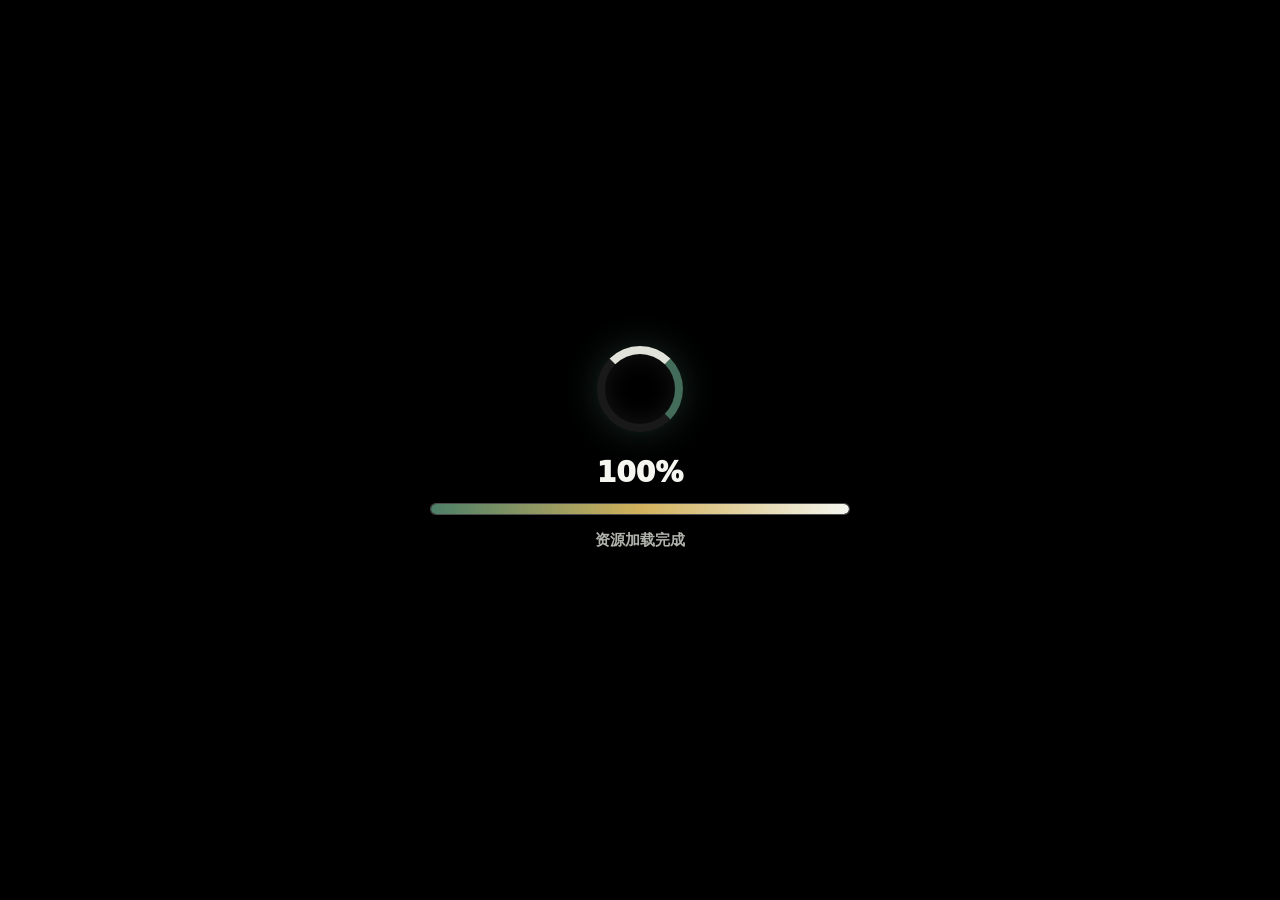
==== commit 4f021ead: "update log" ====
--- a/index.html
+++ b/index.html
@@ -104,7 +104,7 @@
       </article>
     </section>
 
-    <div id="globalVersionBadge" class="global-version-badge" aria-label="当前版本">V1.0.0</div>
+    <div id="globalVersionBadge" class="global-version-badge" aria-label="当前版本">V1.7.0</div>
 
     <section id="factionSelect" class="faction-select" aria-label="选择阵营" data-i18n-aria-label="faction.choose" hidden>
       <div class="faction-header">
